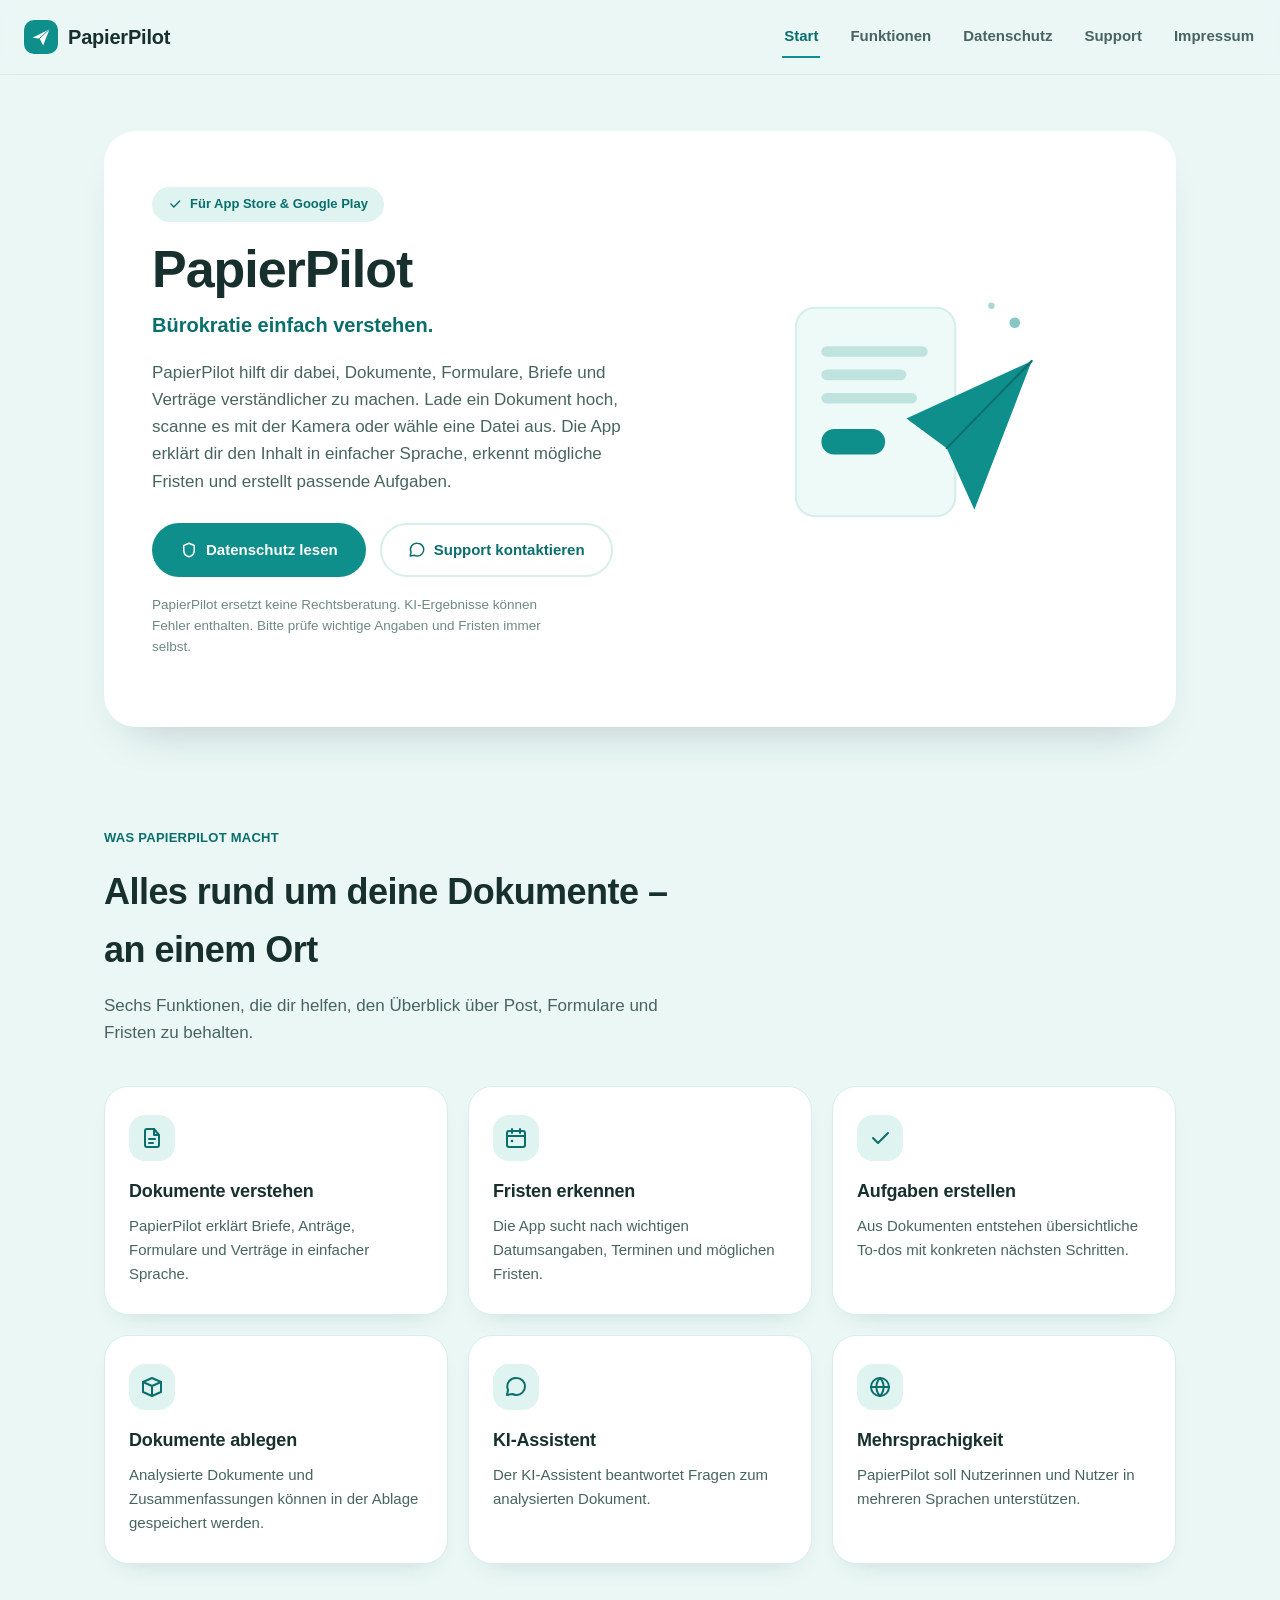
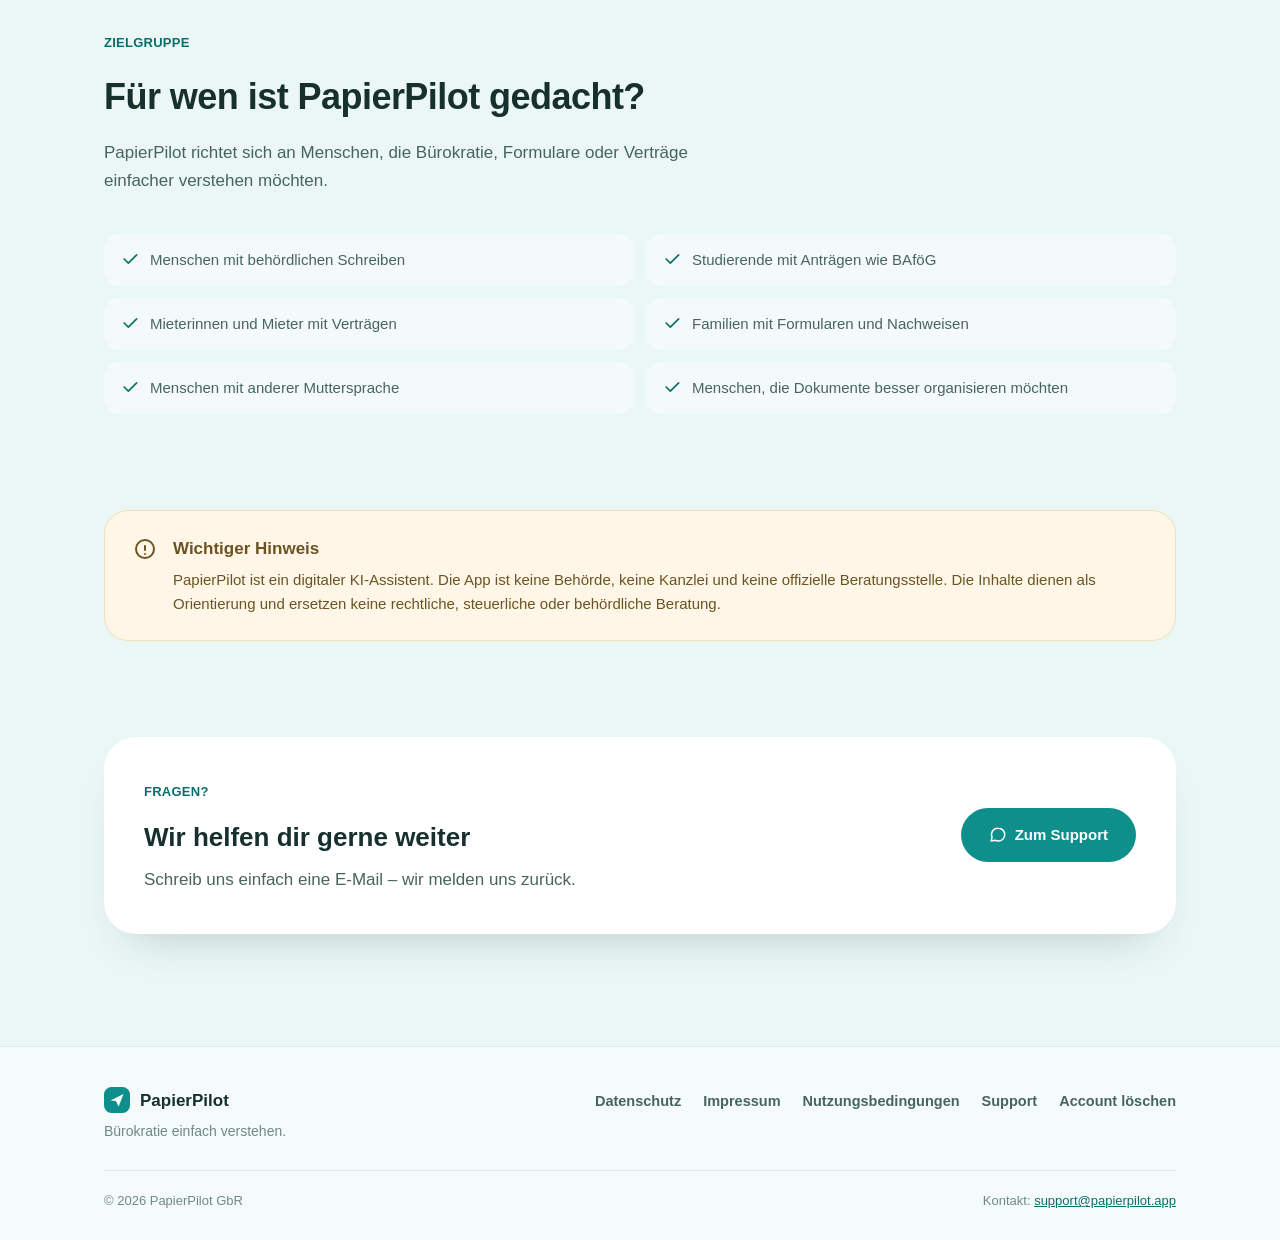
==== index.html @ f7736f3e "Add files via upload" ====
<!DOCTYPE html>
<html lang="de">
<head>
<meta charset="UTF-8" />
<meta name="viewport" content="width=device-width, initial-scale=1.0" />
<title>PapierPilot – Bürokratie einfach verstehen</title>
<meta name="description" content="PapierPilot hilft dir, Dokumente, Formulare, Briefe und Verträge einfacher zu verstehen, Fristen zu erkennen und Aufgaben zu organisieren." />
<link rel="canonical" href="https://papierpilot.app/" />

<!-- OpenGraph -->
<meta property="og:type" content="website" />
<meta property="og:title" content="PapierPilot – Bürokratie einfach verstehen" />
<meta property="og:description" content="PapierPilot hilft dir, Dokumente, Formulare, Briefe und Verträge einfacher zu verstehen, Fristen zu erkennen und Aufgaben zu organisieren." />
<meta property="og:url" content="https://papierpilot.app/" />
<meta property="og:locale" content="de_DE" />
<meta property="og:image" content="https://papierpilot.app/og-image.png" />

<!-- Favicon-Platzhalter: bitte durch echtes Favicon ersetzen -->
<link rel="icon" href="/favicon.ico" sizes="any" />
<link rel="icon" href="/favicon.svg" type="image/svg+xml" />
<link rel="apple-touch-icon" href="/apple-touch-icon.png" />

<link rel="stylesheet" href="styles.css" />
</head>
<body>

<a class="skip-link" href="#hauptinhalt">Zum Inhalt springen</a>

<header class="site-header">
  <div class="header-inner">
    <a class="logo" href="/">
      <svg class="logo-mark" viewBox="0 0 48 48" fill="none" xmlns="http://www.w3.org/2000/svg" aria-hidden="true">
        <rect width="48" height="48" rx="14" fill="#0E8F8B"/>
        <path d="M12 25L36 13L27 36L22 26L12 25Z" fill="#ffffff"/>
        <path d="M22 26L36 13" stroke="#0E8F8B" stroke-width="1.4" stroke-linecap="round"/>
      </svg>
      PapierPilot
    </a>
    <button class="nav-toggle" aria-expanded="false" aria-controls="main-nav" aria-label="Menü öffnen">
      <svg viewBox="0 0 24 24" fill="none" stroke="currentColor" stroke-width="2" stroke-linecap="round"><line x1="3" y1="6" x2="21" y2="6"/><line x1="3" y1="12" x2="21" y2="12"/><line x1="3" y1="18" x2="21" y2="18"/></svg>
    </button>
    <nav class="main-nav" id="main-nav" aria-label="Hauptnavigation">
      <a href="/" aria-current="page">Start</a>
      <a href="/funktionen">Funktionen</a>
      <a href="/datenschutz">Datenschutz</a>
      <a href="/support">Support</a>
      <a href="/impressum">Impressum</a>
    </nav>
  </div>
</header>

<main id="hauptinhalt">

  <!-- ===================== HERO ===================== -->
  <section class="hero" id="start">
    <div class="container">
      <div class="hero-card">
        <div>
          <span class="hero-eyebrow">
            <svg width="14" height="14" viewBox="0 0 24 24" fill="none" stroke="currentColor" stroke-width="2.4" stroke-linecap="round" aria-hidden="true"><path d="M5 12l5 5L20 7"/></svg>
            Für App Store &amp; Google Play
          </span>
          <h1>PapierPilot</h1>
          <p class="hero-subtitle">Bürokratie einfach verstehen.</p>
          <p class="hero-text">
            PapierPilot hilft dir dabei, Dokumente, Formulare, Briefe und Verträge verständlicher zu machen.
            Lade ein Dokument hoch, scanne es mit der Kamera oder wähle eine Datei aus. Die App erklärt dir
            den Inhalt in einfacher Sprache, erkennt mögliche Fristen und erstellt passende Aufgaben.
          </p>
          <div class="hero-actions">
            <a class="btn btn-primary" href="/datenschutz">
              <svg width="18" height="18" viewBox="0 0 24 24" fill="none" stroke="currentColor" stroke-width="2" stroke-linecap="round" stroke-linejoin="round" aria-hidden="true"><path d="M12 3l7 3v6c0 4.5-3 8-7 9-4-1-7-4.5-7-9V6l7-3z"/></svg>
              Datenschutz lesen
            </a>
            <a class="btn btn-secondary" href="/support">
              <svg width="18" height="18" viewBox="0 0 24 24" fill="none" stroke="currentColor" stroke-width="2" stroke-linecap="round" stroke-linejoin="round" aria-hidden="true"><path d="M21 11.5a8.4 8.4 0 01-8.9 8.4 8.6 8.6 0 01-3.8-.9L3 20l1-5.3A8.4 8.4 0 0112.6 3a8.4 8.4 0 018.4 8.5z"/></svg>
              Support kontaktieren
            </a>
          </div>
          <p class="hero-note">
            PapierPilot ersetzt keine Rechtsberatung. KI-Ergebnisse können Fehler enthalten.
            Bitte prüfe wichtige Angaben und Fristen immer selbst.
          </p>
        </div>
        <div class="hero-visual" aria-hidden="true">
          <svg viewBox="0 0 320 320" fill="none" xmlns="http://www.w3.org/2000/svg">
            <rect x="46" y="46" width="150" height="196" rx="18" fill="#EEFAF8" stroke="#D7EEEB" stroke-width="2"/>
            <rect x="70" y="82" width="100" height="10" rx="5" fill="#BFE4E0"/>
            <rect x="70" y="104" width="80" height="10" rx="5" fill="#BFE4E0"/>
            <rect x="70" y="126" width="90" height="10" rx="5" fill="#BFE4E0"/>
            <rect x="70" y="160" width="60" height="24" rx="12" fill="#0E8F8B"/>
            <path d="M150 150L268 96L214 236L188 178L150 150Z" fill="#0E8F8B"/>
            <path d="M188 178L268 96" stroke="#0a6f6c" stroke-width="2" stroke-linecap="round"/>
            <circle cx="252" cy="60" r="5" fill="#0E8F8B" opacity="0.5"/>
            <circle cx="230" cy="44" r="3" fill="#0E8F8B" opacity="0.35"/>
          </svg>
        </div>
      </div>
    </div>
  </section>

  <!-- ===================== FEATURES ===================== -->
  <section class="section" id="funktionen-uebersicht">
    <div class="container">
      <div class="section-head">
        <span class="eyebrow">Was PapierPilot macht</span>
        <h2>Alles rund um deine Dokumente – an einem Ort</h2>
        <p>Sechs Funktionen, die dir helfen, den Überblick über Post, Formulare und Fristen zu behalten.</p>
      </div>

      <div class="card-grid">
        <article class="feature-card">
          <div class="feature-icon">
            <svg viewBox="0 0 24 24" fill="none" stroke="currentColor" stroke-width="2" stroke-linecap="round" stroke-linejoin="round" aria-hidden="true"><path d="M14 3H7a2 2 0 00-2 2v14a2 2 0 002 2h10a2 2 0 002-2V9l-5-6z"/><path d="M14 3v6h5"/><line x1="9" y1="13" x2="15" y2="13"/><line x1="9" y1="17" x2="13" y2="17"/></svg>
          </div>
          <h3>Dokumente verstehen</h3>
          <p>PapierPilot erklärt Briefe, Anträge, Formulare und Verträge in einfacher Sprache.</p>
        </article>

        <article class="feature-card">
          <div class="feature-icon">
            <svg viewBox="0 0 24 24" fill="none" stroke="currentColor" stroke-width="2" stroke-linecap="round" stroke-linejoin="round" aria-hidden="true"><rect x="3" y="5" width="18" height="16" rx="2"/><line x1="3" y1="10" x2="21" y2="10"/><line x1="8" y1="3" x2="8" y2="7"/><line x1="16" y1="3" x2="16" y2="7"/><circle cx="8" cy="15" r="1.3" fill="currentColor" stroke="none"/></svg>
          </div>
          <h3>Fristen erkennen</h3>
          <p>Die App sucht nach wichtigen Datumsangaben, Terminen und möglichen Fristen.</p>
        </article>

        <article class="feature-card">
          <div class="feature-icon">
            <svg viewBox="0 0 24 24" fill="none" stroke="currentColor" stroke-width="2" stroke-linecap="round" stroke-linejoin="round" aria-hidden="true"><path d="M5 12l5 5L20 7"/></svg>
          </div>
          <h3>Aufgaben erstellen</h3>
          <p>Aus Dokumenten entstehen übersichtliche To-dos mit konkreten nächsten Schritten.</p>
        </article>

        <article class="feature-card">
          <div class="feature-icon">
            <svg viewBox="0 0 24 24" fill="none" stroke="currentColor" stroke-width="2" stroke-linecap="round" stroke-linejoin="round" aria-hidden="true"><path d="M3 7l9-4 9 4-9 4-9-4z"/><path d="M3 7v10l9 4 9-4V7"/><path d="M12 11v10"/></svg>
          </div>
          <h3>Dokumente ablegen</h3>
          <p>Analysierte Dokumente und Zusammenfassungen können in der Ablage gespeichert werden.</p>
        </article>

        <article class="feature-card">
          <div class="feature-icon">
            <svg viewBox="0 0 24 24" fill="none" stroke="currentColor" stroke-width="2" stroke-linecap="round" stroke-linejoin="round" aria-hidden="true"><path d="M21 11.5a8.4 8.4 0 01-8.9 8.4 8.6 8.6 0 01-3.8-.9L3 20l1-5.3A8.4 8.4 0 0112.6 3a8.4 8.4 0 018.4 8.5z"/></svg>
          </div>
          <h3>KI-Assistent</h3>
          <p>Der KI-Assistent beantwortet Fragen zum analysierten Dokument.</p>
        </article>

        <article class="feature-card">
          <div class="feature-icon">
            <svg viewBox="0 0 24 24" fill="none" stroke="currentColor" stroke-width="2" stroke-linecap="round" stroke-linejoin="round" aria-hidden="true"><circle cx="12" cy="12" r="9"/><path d="M3 12h18"/><path d="M12 3a13 13 0 010 18"/><path d="M12 3a13 13 0 000 18"/></svg>
          </div>
          <h3>Mehrsprachigkeit</h3>
          <p>PapierPilot soll Nutzerinnen und Nutzer in mehreren Sprachen unterstützen.</p>
        </article>
      </div>
    </div>
  </section>

  <!-- ===================== FÜR WEN ===================== -->
  <section class="section" style="padding-top:0;">
    <div class="container">
      <div class="section-head">
        <span class="eyebrow">Zielgruppe</span>
        <h2>Für wen ist PapierPilot gedacht?</h2>
        <p>PapierPilot richtet sich an Menschen, die Bürokratie, Formulare oder Verträge einfacher verstehen möchten.</p>
      </div>

      <ul class="icon-list">
        <li>
          <svg viewBox="0 0 24 24" fill="none" stroke="currentColor" stroke-width="2" stroke-linecap="round" stroke-linejoin="round" aria-hidden="true"><path d="M5 12l5 5L20 7"/></svg>
          Menschen mit behördlichen Schreiben
        </li>
        <li>
          <svg viewBox="0 0 24 24" fill="none" stroke="currentColor" stroke-width="2" stroke-linecap="round" stroke-linejoin="round" aria-hidden="true"><path d="M5 12l5 5L20 7"/></svg>
          Studierende mit Anträgen wie BAföG
        </li>
        <li>
          <svg viewBox="0 0 24 24" fill="none" stroke="currentColor" stroke-width="2" stroke-linecap="round" stroke-linejoin="round" aria-hidden="true"><path d="M5 12l5 5L20 7"/></svg>
          Mieterinnen und Mieter mit Verträgen
        </li>
        <li>
          <svg viewBox="0 0 24 24" fill="none" stroke="currentColor" stroke-width="2" stroke-linecap="round" stroke-linejoin="round" aria-hidden="true"><path d="M5 12l5 5L20 7"/></svg>
          Familien mit Formularen und Nachweisen
        </li>
        <li>
          <svg viewBox="0 0 24 24" fill="none" stroke="currentColor" stroke-width="2" stroke-linecap="round" stroke-linejoin="round" aria-hidden="true"><path d="M5 12l5 5L20 7"/></svg>
          Menschen mit anderer Muttersprache
        </li>
        <li>
          <svg viewBox="0 0 24 24" fill="none" stroke="currentColor" stroke-width="2" stroke-linecap="round" stroke-linejoin="round" aria-hidden="true"><path d="M5 12l5 5L20 7"/></svg>
          Menschen, die Dokumente besser organisieren möchten
        </li>
      </ul>
    </div>
  </section>

  <!-- ===================== WICHTIGER HINWEIS ===================== -->
  <section class="section-tight">
    <div class="container">
      <div class="notice">
        <svg viewBox="0 0 24 24" fill="none" stroke="currentColor" stroke-width="2" stroke-linecap="round" stroke-linejoin="round" aria-hidden="true"><path d="M12 9v4"/><path d="M12 17h.01"/><circle cx="12" cy="12" r="9"/></svg>
        <div>
          <h3>Wichtiger Hinweis</h3>
          <p>
            PapierPilot ist ein digitaler KI-Assistent. Die App ist keine Behörde, keine Kanzlei und keine
            offizielle Beratungsstelle. Die Inhalte dienen als Orientierung und ersetzen keine rechtliche,
            steuerliche oder behördliche Beratung.
          </p>
        </div>
      </div>
    </div>
  </section>

  <!-- ===================== SUPPORT CTA ===================== -->
  <section class="section">
    <div class="container">
      <div class="contact-card">
        <div>
          <span class="eyebrow">Fragen?</span>
          <h2 style="font-family:var(--font-heading); font-size:26px; margin:0 0 8px;">Wir helfen dir gerne weiter</h2>
          <p style="color:var(--text-soft); margin:0;">Schreib uns einfach eine E-Mail – wir melden uns zurück.</p>
        </div>
        <a class="btn btn-primary" href="/support">
          <svg width="18" height="18" viewBox="0 0 24 24" fill="none" stroke="currentColor" stroke-width="2" stroke-linecap="round" stroke-linejoin="round" aria-hidden="true"><path d="M21 11.5a8.4 8.4 0 01-8.9 8.4 8.6 8.6 0 01-3.8-.9L3 20l1-5.3A8.4 8.4 0 0112.6 3a8.4 8.4 0 018.4 8.5z"/></svg>
          Zum Support
        </a>
      </div>
    </div>
  </section>

</main>

<footer class="site-footer">
  <div class="container">
    <div class="footer-inner">
      <div>
        <div class="footer-brand">
          <svg viewBox="0 0 48 48" fill="none" xmlns="http://www.w3.org/2000/svg" aria-hidden="true"><rect width="48" height="48" rx="14" fill="#0E8F8B"/><path d="M12 25L36 13L27 36L22 26L12 25Z" fill="#ffffff"/></svg>
          PapierPilot
        </div>
        <p class="footer-tagline">Bürokratie einfach verstehen.</p>
      </div>
      <ul class="footer-links">
        <li><a href="/datenschutz">Datenschutz</a></li>
        <li><a href="/impressum">Impressum</a></li>
        <li><a href="/nutzungsbedingungen">Nutzungsbedingungen</a></li>
        <li><a href="/support">Support</a></li>
        <li><a href="/account-loeschen">Account löschen</a></li>
      </ul>
    </div>
    <div class="footer-bottom">
      <span>© 2026 PapierPilot GbR</span>
      <span>Kontakt: <a href="mailto:support@papierpilot.app">support@papierpilot.app</a></span>
    </div>
  </div>
</footer>

<script src="script.js"></script>
</body>
</html>
---- styles.css ----
/* =========================================================
   PapierPilot – Stylesheet
   Bürokratie einfach verstehen.
   Keine externen Fonts, keine externen Icon-Bibliotheken.
   ========================================================= */

:root {
  /* Farben */
  --bg: #eaf7f5;
  --bg-soft: #f4fbfa;
  --card: #ffffff;
  --card-alt: #f3faf9;
  --text: #17302e;
  --text-soft: #48645f;
  --text-faint: #6f8985;
  --accent: #0e8f8b;
  --accent-dark: #0a6f6c;
  --accent-soft: #dff3f1;
  --accent-softer: #eefaf8;
  --border: #d7eeeb;
  --warn-bg: #fff6e8;
  --warn-border: #f0e0bd;
  --warn-text: #6b5423;
  --shadow-card: 0 24px 48px -28px rgba(15, 55, 51, 0.28);
  --shadow-soft: 0 12px 28px -18px rgba(15, 55, 51, 0.22);
  --radius-xl: 32px;
  --radius-lg: 24px;
  --radius-md: 16px;
  --radius-sm: 10px;
  --radius-pill: 999px;

  /* Typografie – ausschließlich Systemschriften */
  --font-heading: -apple-system, "SF Pro Rounded", "Segoe UI", Roboto,
    "Helvetica Neue", Arial, sans-serif;
  --font-body: -apple-system, "Segoe UI", Roboto, "Helvetica Neue", Arial,
    sans-serif;

  --max-width: 1120px;
}

* {
  box-sizing: border-box;
}

html {
  scroll-behavior: smooth;
}

body {
  margin: 0;
  background: var(--bg);
  color: var(--text);
  font-family: var(--font-body);
  font-size: 17px;
  line-height: 1.6;
  -webkit-font-smoothing: antialiased;
}

img,
svg {
  max-width: 100%;
  display: block;
}

a {
  color: var(--accent-dark);
}

a:focus-visible,
button:focus-visible,
.btn:focus-visible {
  outline: 3px solid var(--accent-dark);
  outline-offset: 3px;
}

.container {
  max-width: var(--max-width);
  margin: 0 auto;
  padding: 0 24px;
}

/* Sichtbarkeit nur für Screenreader */
.sr-only {
  position: absolute;
  width: 1px;
  height: 1px;
  padding: 0;
  margin: -1px;
  overflow: hidden;
  clip: rect(0, 0, 0, 0);
  white-space: nowrap;
  border: 0;
}

.skip-link {
  position: absolute;
  left: -999px;
  top: 0;
  background: var(--accent-dark);
  color: #fff;
  padding: 12px 20px;
  border-radius: 0 0 var(--radius-sm) 0;
  z-index: 100;
}

.skip-link:focus {
  left: 0;
}

/* =====================
   Header / Navigation
   ===================== */

.site-header {
  position: sticky;
  top: 0;
  z-index: 50;
  background: rgba(234, 247, 245, 0.9);
  backdrop-filter: blur(10px);
  border-bottom: 1px solid var(--border);
}

.header-inner {
  display: flex;
  align-items: center;
  justify-content: space-between;
  padding: 16px 24px;
}

.logo {
  display: flex;
  align-items: center;
  gap: 10px;
  font-family: var(--font-heading);
  font-weight: 800;
  font-size: 20px;
  color: var(--text);
  text-decoration: none;
  letter-spacing: -0.01em;
}

.logo-mark {
  width: 34px;
  height: 34px;
  flex-shrink: 0;
}

.main-nav {
  display: flex;
  align-items: center;
  gap: 28px;
}

.main-nav a {
  color: var(--text-soft);
  text-decoration: none;
  font-weight: 600;
  font-size: 15px;
  padding: 8px 2px;
  border-bottom: 2px solid transparent;
}

.main-nav a:hover,
.main-nav a[aria-current="page"] {
  color: var(--accent-dark);
  border-bottom-color: var(--accent);
}

.nav-toggle {
  display: none;
  background: var(--card);
  border: 1px solid var(--border);
  border-radius: var(--radius-sm);
  padding: 8px 10px;
  cursor: pointer;
}

.nav-toggle svg {
  width: 22px;
  height: 22px;
}

@media (max-width: 760px) {
  .nav-toggle {
    display: inline-flex;
  }

  .main-nav {
    position: absolute;
    top: 100%;
    left: 0;
    right: 0;
    background: var(--card);
    flex-direction: column;
    align-items: flex-start;
    gap: 4px;
    padding: 12px 24px 20px;
    border-bottom: 1px solid var(--border);
    display: none;
  }

  .main-nav.open {
    display: flex;
  }

  .main-nav a {
    width: 100%;
    padding: 10px 0;
  }
}

/* =====================
   Hero
   ===================== */

.hero {
  padding: 56px 0 32px;
}

.hero-card {
  background: var(--card);
  border-radius: var(--radius-xl);
  box-shadow: var(--shadow-card);
  padding: 56px 48px;
  display: grid;
  grid-template-columns: 1.1fr 0.9fr;
  gap: 40px;
  align-items: center;
  position: relative;
  overflow: hidden;
}

.hero-eyebrow {
  display: inline-flex;
  align-items: center;
  gap: 8px;
  background: var(--accent-soft);
  color: var(--accent-dark);
  font-weight: 700;
  font-size: 13px;
  padding: 7px 16px;
  border-radius: var(--radius-pill);
  margin-bottom: 20px;
}

.hero h1 {
  font-family: var(--font-heading);
  font-size: clamp(36px, 5vw, 52px);
  line-height: 1.06;
  letter-spacing: -0.02em;
  margin: 0 0 12px;
  color: var(--text);
}

.hero-subtitle {
  font-family: var(--font-heading);
  font-weight: 700;
  font-size: 20px;
  color: var(--accent-dark);
  margin: 0 0 18px;
}

.hero-text {
  color: var(--text-soft);
  font-size: 17px;
  max-width: 52ch;
  margin: 0 0 28px;
}

.hero-actions {
  display: flex;
  flex-wrap: wrap;
  gap: 14px;
  margin-bottom: 18px;
}

.hero-note {
  font-size: 13.5px;
  color: var(--text-faint);
  max-width: 52ch;
  line-height: 1.55;
}

.hero-visual {
  position: relative;
  display: flex;
  align-items: center;
  justify-content: center;
}

.hero-visual svg {
  width: 100%;
  height: auto;
  max-width: 340px;
}

@media (max-width: 900px) {
  .hero-card {
    grid-template-columns: 1fr;
    padding: 36px 24px;
  }

  .hero-visual {
    order: -1;
  }

  .hero-visual svg {
    max-width: 220px;
    margin: 0 auto;
  }
}

/* =====================
   Buttons / Badges
   ===================== */

.btn {
  display: inline-flex;
  align-items: center;
  gap: 8px;
  font-family: var(--font-body);
  font-weight: 700;
  font-size: 15px;
  padding: 13px 26px;
  border-radius: var(--radius-pill);
  text-decoration: none;
  border: 2px solid transparent;
  cursor: pointer;
  transition: transform 0.15s ease, background 0.15s ease;
}

.btn:hover {
  transform: translateY(-1px);
}

.btn-primary {
  background: var(--accent);
  color: #ffffff;
}

.btn-primary:hover {
  background: var(--accent-dark);
}

.btn-secondary {
  background: var(--card);
  color: var(--accent-dark);
  border-color: var(--border);
}

.btn-secondary:hover {
  border-color: var(--accent);
}

.badge {
  display: inline-flex;
  align-items: center;
  gap: 6px;
  background: var(--accent-soft);
  color: var(--accent-dark);
  font-size: 12.5px;
  font-weight: 700;
  padding: 5px 14px;
  border-radius: var(--radius-pill);
}

/* =====================
   Sections generisch
   ===================== */

.section {
  padding: 64px 0;
}

.section-tight {
  padding: 32px 0;
}

.section-head {
  max-width: 62ch;
  margin: 0 0 40px;
}

.section-head h2 {
  font-family: var(--font-heading);
  font-size: clamp(28px, 3.4vw, 36px);
  letter-spacing: -0.015em;
  margin: 0 0 14px;
  color: var(--text);
}

.section-head p {
  color: var(--text-soft);
  font-size: 17px;
  margin: 0;
}

.page-hero {
  padding: 48px 0 8px;
}

.page-hero h1 {
  font-family: var(--font-heading);
  font-size: clamp(32px, 4.4vw, 44px);
  letter-spacing: -0.02em;
  margin: 0 0 14px;
}

.page-hero p {
  color: var(--text-soft);
  max-width: 62ch;
  font-size: 17px;
}

.eyebrow {
  display: inline-block;
  color: var(--accent-dark);
  font-weight: 700;
  font-size: 13px;
  letter-spacing: 0.02em;
  text-transform: uppercase;
  margin-bottom: 14px;
}

/* =====================
   Feature Cards
   ===================== */

.card-grid {
  display: grid;
  grid-template-columns: repeat(3, 1fr);
  gap: 20px;
}

@media (max-width: 900px) {
  .card-grid {
    grid-template-columns: repeat(2, 1fr);
  }
}

@media (max-width: 620px) {
  .card-grid {
    grid-template-columns: 1fr;
  }
}

.feature-card {
  background: var(--card);
  border-radius: var(--radius-lg);
  padding: 28px 24px;
  box-shadow: var(--shadow-soft);
  border: 1px solid var(--border);
}

.feature-icon {
  width: 46px;
  height: 46px;
  border-radius: var(--radius-md);
  background: var(--accent-soft);
  display: flex;
  align-items: center;
  justify-content: center;
  margin-bottom: 16px;
}

.feature-icon svg {
  width: 24px;
  height: 24px;
  color: var(--accent-dark);
}

.feature-card h3 {
  font-family: var(--font-heading);
  font-size: 18px;
  margin: 0 0 8px;
  letter-spacing: -0.01em;
}

.feature-card p {
  color: var(--text-soft);
  font-size: 15px;
  margin: 0;
}

/* =====================
   Listen mit Icon
   ===================== */

.icon-list {
  list-style: none;
  margin: 0;
  padding: 0;
  display: grid;
  grid-template-columns: repeat(2, 1fr);
  gap: 12px;
}

@media (max-width: 620px) {
  .icon-list {
    grid-template-columns: 1fr;
  }
}

.icon-list li {
  display: flex;
  align-items: flex-start;
  gap: 10px;
  background: var(--card-alt);
  border-radius: var(--radius-md);
  padding: 14px 16px;
  font-size: 15px;
  color: var(--text-soft);
}

.icon-list svg {
  width: 20px;
  height: 20px;
  color: var(--accent-dark);
  flex-shrink: 0;
  margin-top: 1px;
}

/* =====================
   Hinweis-/Warnboxen
   ===================== */

.notice {
  background: var(--warn-bg);
  border: 1px solid var(--warn-border);
  color: var(--warn-text);
  border-radius: var(--radius-lg);
  padding: 24px 28px;
  display: flex;
  gap: 16px;
  align-items: flex-start;
}

.notice svg {
  width: 24px;
  height: 24px;
  flex-shrink: 0;
  margin-top: 2px;
}

.notice h3 {
  font-family: var(--font-heading);
  margin: 0 0 6px;
  font-size: 17px;
  color: var(--warn-text);
}

.notice p {
  margin: 0;
  font-size: 15px;
  line-height: 1.6;
}

.info-card {
  background: var(--accent-softer);
  border: 1px solid var(--border);
  border-radius: var(--radius-lg);
  padding: 24px 28px;
}

/* =====================
   Content-Blöcke (Rechtstexte etc.)
   ===================== */

.content-card {
  background: var(--card);
  border-radius: var(--radius-xl);
  box-shadow: var(--shadow-soft);
  padding: 44px;
  margin-bottom: 24px;
}

@media (max-width: 620px) {
  .content-card {
    padding: 28px 22px;
  }
}

.content-card h2 {
  font-family: var(--font-heading);
  font-size: 23px;
  letter-spacing: -0.01em;
  margin: 36px 0 12px;
}

.content-card h2:first-child {
  margin-top: 0;
}

.content-card h3 {
  font-family: var(--font-heading);
  font-size: 18px;
  margin: 24px 0 8px;
}

.content-card p {
  color: var(--text-soft);
  margin: 0 0 14px;
}

.content-card ul {
  color: var(--text-soft);
  margin: 0 0 14px;
  padding-left: 22px;
}

.content-card li {
  margin-bottom: 6px;
}

.content-card strong {
  color: var(--text);
}

.placeholder {
  background: var(--warn-bg);
  border: 1px dashed var(--warn-border);
  color: var(--warn-text);
  padding: 2px 8px;
  border-radius: 6px;
  font-weight: 600;
  font-size: 0.95em;
}

.toc {
  background: var(--card-alt);
  border-radius: var(--radius-lg);
  padding: 24px 28px;
  margin-bottom: 28px;
}

.toc h2 {
  font-family: var(--font-heading);
  font-size: 16px;
  margin: 0 0 12px;
}

.toc ol {
  margin: 0;
  padding-left: 20px;
  columns: 2;
  color: var(--text-soft);
  font-size: 14.5px;
}

@media (max-width: 620px) {
  .toc ol {
    columns: 1;
  }
}

.toc a {
  text-decoration: none;
  color: var(--text-soft);
}

.toc a:hover {
  color: var(--accent-dark);
}

.last-updated {
  color: var(--text-faint);
  font-size: 14px;
  margin-bottom: 28px;
}

/* =====================
   FAQ
   ===================== */

.faq-item {
  background: var(--card);
  border-radius: var(--radius-md);
  border: 1px solid var(--border);
  margin-bottom: 12px;
  overflow: hidden;
}

.faq-item summary {
  cursor: pointer;
  padding: 18px 22px;
  font-weight: 700;
  font-family: var(--font-heading);
  font-size: 15.5px;
  list-style: none;
  display: flex;
  justify-content: space-between;
  align-items: center;
  gap: 12px;
}

.faq-item summary::-webkit-details-marker {
  display: none;
}

.faq-item summary::after {
  content: "+";
  font-size: 22px;
  color: var(--accent-dark);
  flex-shrink: 0;
  transition: transform 0.15s ease;
}

.faq-item[open] summary::after {
  transform: rotate(45deg);
}

.faq-item .faq-answer {
  padding: 0 22px 20px;
  color: var(--text-soft);
  font-size: 15px;
}

/* =====================
   Support-Formularhinweis / Kontakt-Karte
   ===================== */

.contact-card {
  background: var(--card);
  border-radius: var(--radius-xl);
  box-shadow: var(--shadow-card);
  padding: 40px;
  display: flex;
  flex-wrap: wrap;
  gap: 28px;
  align-items: center;
  justify-content: space-between;
}

@media (max-width: 620px) {
  .contact-card {
    padding: 28px 22px;
  }
}

.contact-email {
  font-family: var(--font-heading);
  font-size: 22px;
  color: var(--accent-dark);
  text-decoration: none;
  font-weight: 800;
}

/* =====================
   Footer
   ===================== */

.site-footer {
  border-top: 1px solid var(--border);
  background: var(--bg-soft);
  padding: 40px 0 28px;
  margin-top: 48px;
}

.footer-inner {
  display: flex;
  flex-wrap: wrap;
  justify-content: space-between;
  gap: 24px;
  align-items: flex-start;
}

.footer-brand {
  display: flex;
  align-items: center;
  gap: 10px;
  font-family: var(--font-heading);
  font-weight: 800;
  font-size: 17px;
  color: var(--text);
}

.footer-brand svg {
  width: 26px;
  height: 26px;
}

.footer-tagline {
  color: var(--text-faint);
  font-size: 14px;
  margin: 6px 0 0;
}

.footer-links {
  list-style: none;
  display: flex;
  flex-wrap: wrap;
  gap: 8px 22px;
  padding: 0;
  margin: 0;
}

.footer-links a {
  color: var(--text-soft);
  text-decoration: none;
  font-size: 14.5px;
  font-weight: 600;
}

.footer-links a:hover {
  color: var(--accent-dark);
}

.footer-bottom {
  margin-top: 28px;
  padding-top: 20px;
  border-top: 1px solid var(--border);
  color: var(--text-faint);
  font-size: 13px;
  display: flex;
  flex-wrap: wrap;
  gap: 10px 20px;
  justify-content: space-between;
}

/* =====================
   Reduced Motion
   ===================== */

@media (prefers-reduced-motion: reduce) {
  html {
    scroll-behavior: auto;
  }

  * {
    transition: none !important;
    animation: none !important;
  }
}
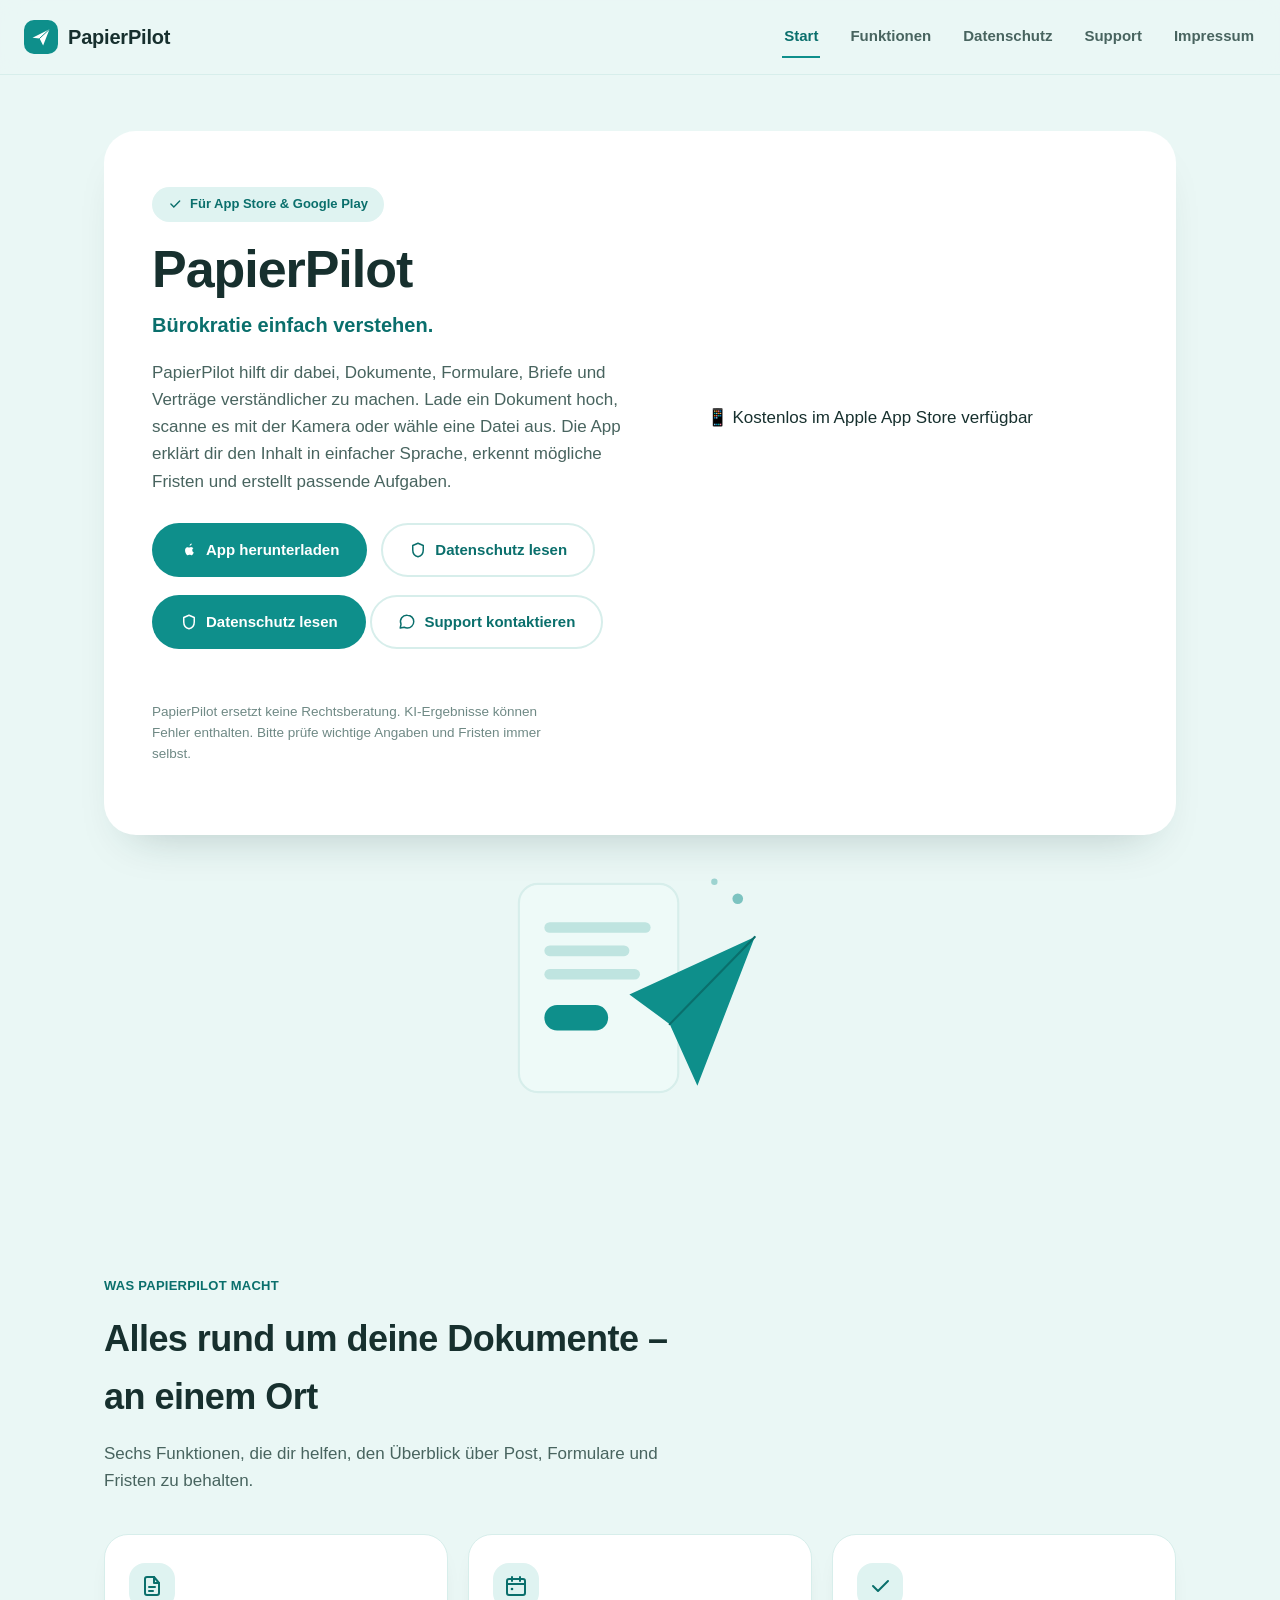
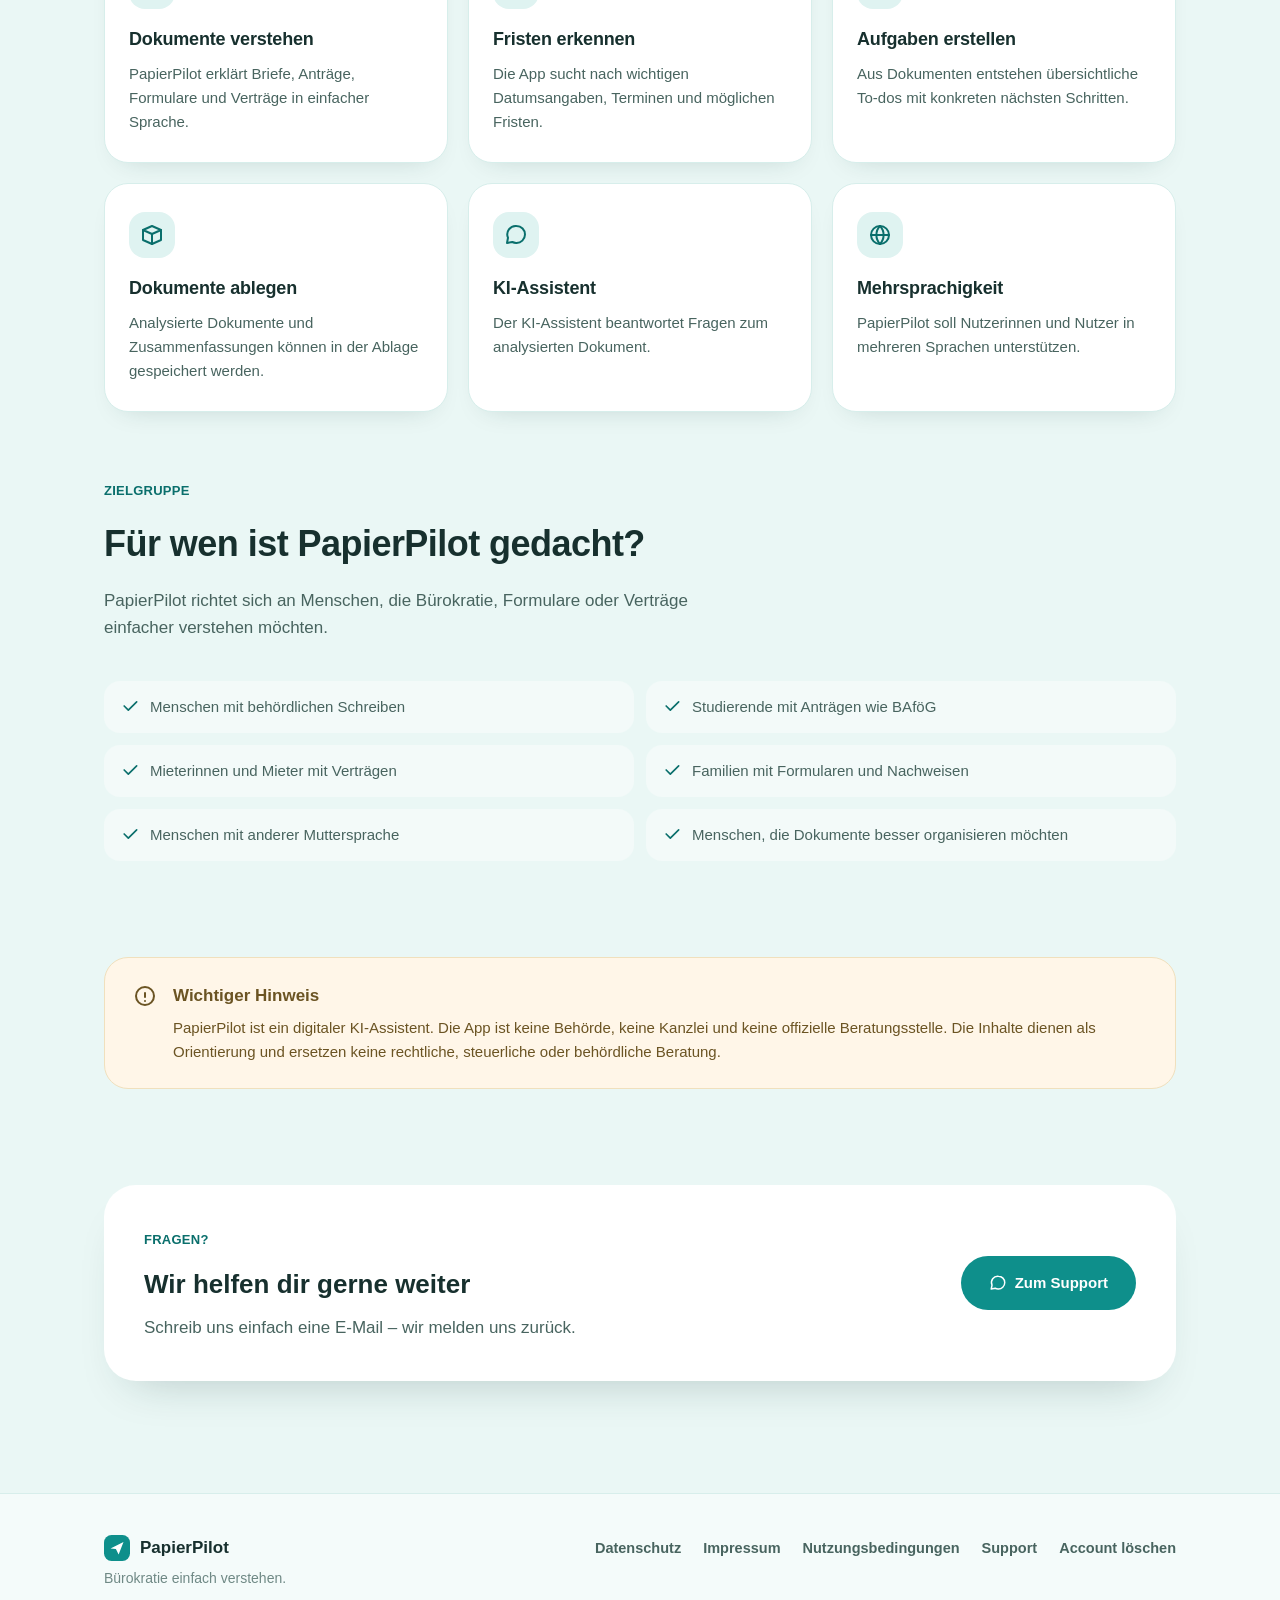
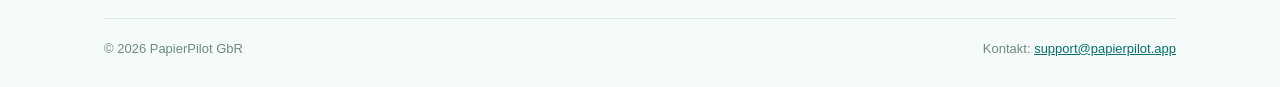
==== commit e65b02a2: "Add App Store download button Added download note for Apple App Store availability." ====
--- a/index.html
+++ b/index.html
@@ -67,7 +67,7 @@
             Lade ein Dokument hoch, scanne es mit der Kamera oder wähle eine Datei aus. Die App erklärt dir
             den Inhalt in einfacher Sprache, erkennt mögliche Fristen und erstellt passende Aufgaben.
           </p>
-          <div class="hero-actions">
+          <div class="hero-actions">   <a     class="btn btn-primary"     href="https://apps.apple.com/de/app/papierpilot/id6788533712"     target="_blank"     rel="noopener noreferrer"     aria-label="PapierPilot im Apple App Store herunterladen">      <svg width="18" height="18" viewBox="0 0 24 24" fill="currentColor" aria-hidden="true">       <path d="M16.37 12.27c.02 2.19 1.92 2.92 1.94 2.93-.02.05-.3 1.03-.99 2.04-.59.88-1.21 1.75-2.18 1.77-.95.02-1.25-.56-2.34-.56-1.09 0-1.43.54-2.32.58-.93.03-1.64-.93-2.24-1.8-1.23-1.79-2.17-5.07-.91-7.25.63-1.08 1.76-1.76 2.99-1.78.93-.02 1.8.63 2.34.63.54 0 1.56-.78 2.62-.66.44.02 1.69.18 2.49 1.35-.06.04-1.49.87-1.47 2.75zM14.9 5.45c.49-.6.82-1.43.73-2.25-.71.03-1.57.47-2.08 1.06-.46.53-.87 1.37-.76 2.18.79.06 1.61-.4 2.11-.99z"/>     </svg>      App herunterladen   </a>    <a class="btn btn-secondary" href="/datenschutz">     <svg width="18" height="18" viewBox="0 0 24 24" fill="none" stroke="currentColor" stroke-width="2" stroke-linecap="round" stroke-linejoin="round" aria-hidden="true">       <path d="M12 3l7 3v6c0 4.5-3 8-7 9-4-1-7-4.5-7-9V6l7-3z"/>     </svg>     Datenschutz lesen   </a> </div>
             <a class="btn btn-primary" href="/datenschutz">
               <svg width="18" height="18" viewBox="0 0 24 24" fill="none" stroke="currentColor" stroke-width="2" stroke-linecap="round" stroke-linejoin="round" aria-hidden="true"><path d="M12 3l7 3v6c0 4.5-3 8-7 9-4-1-7-4.5-7-9V6l7-3z"/></svg>
               Datenschutz lesen
@@ -77,6 +77,9 @@
               Support kontaktieren
             </a>
           </div>
+        <p class="hero-download-note">
+    📱 Kostenlos im Apple App Store verfügbar
+</p>
           <p class="hero-note">
             PapierPilot ersetzt keine Rechtsberatung. KI-Ergebnisse können Fehler enthalten.
             Bitte prüfe wichtige Angaben und Fristen immer selbst.
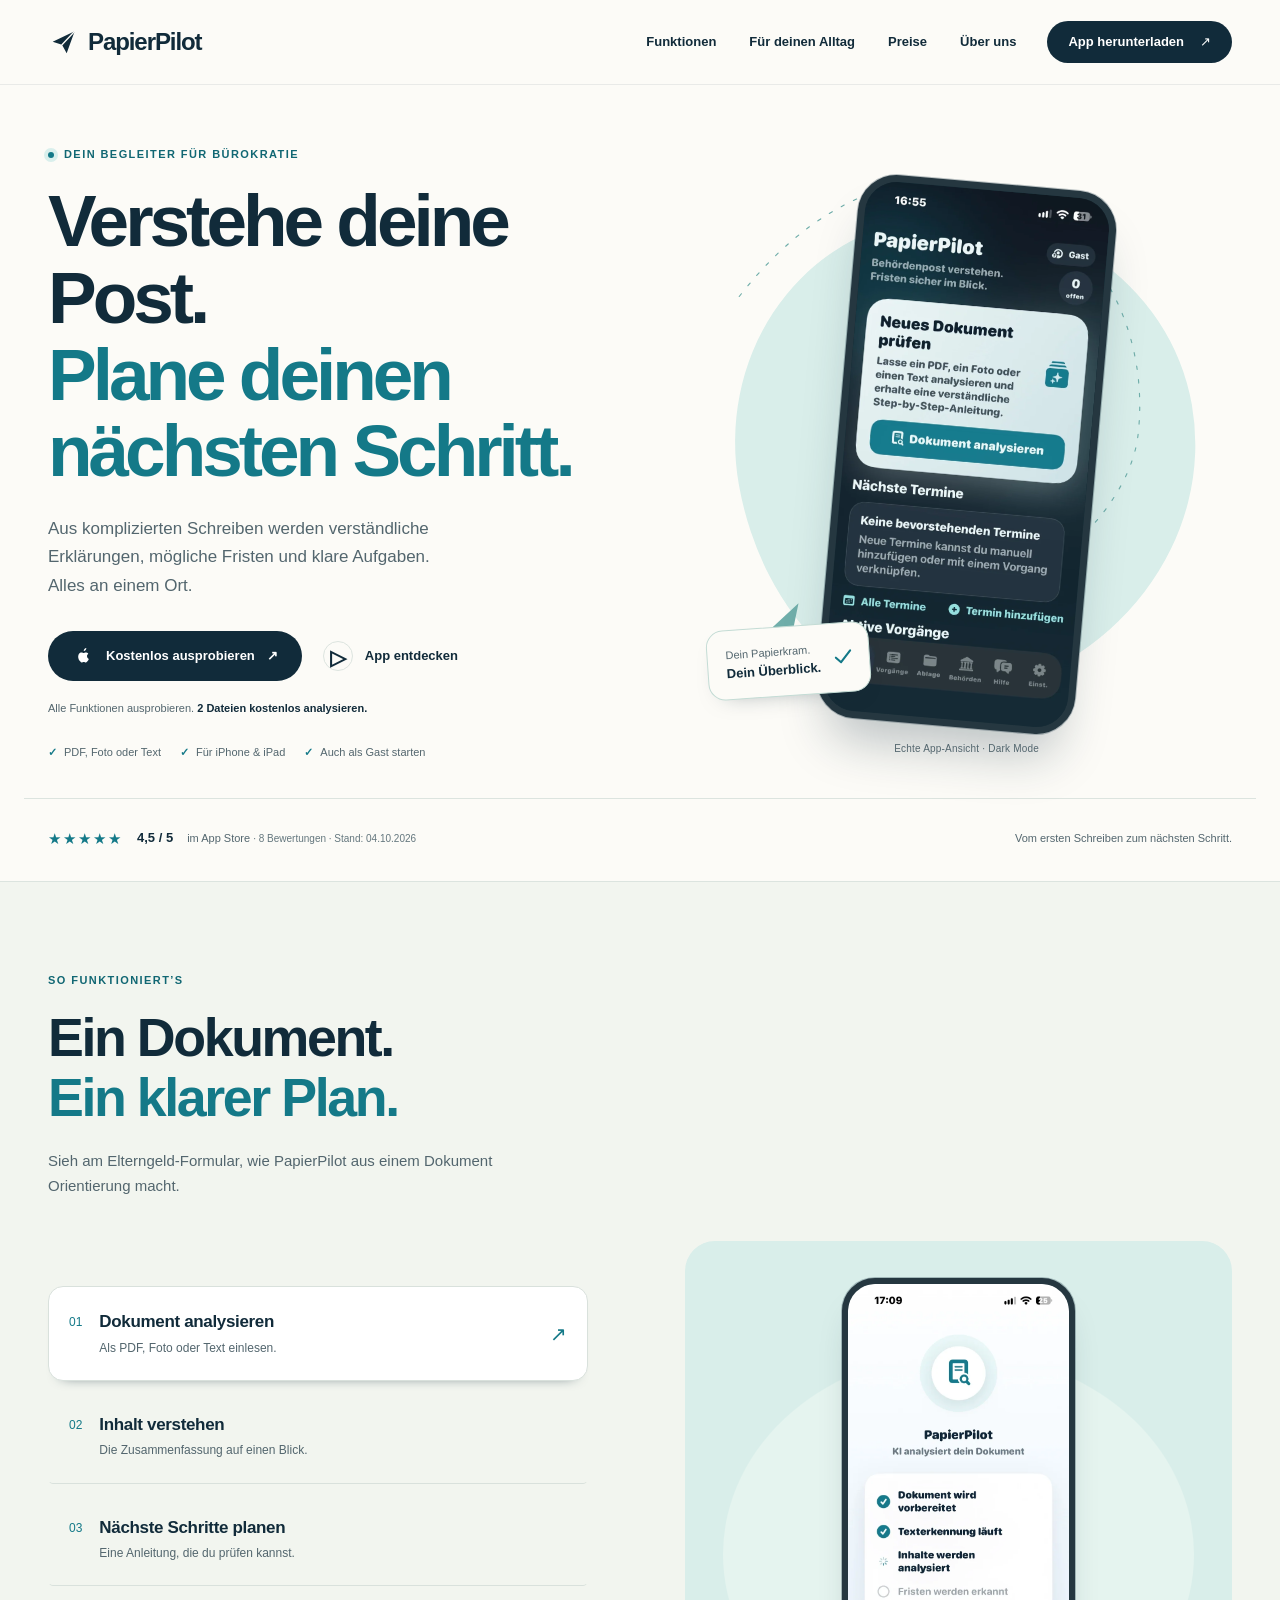
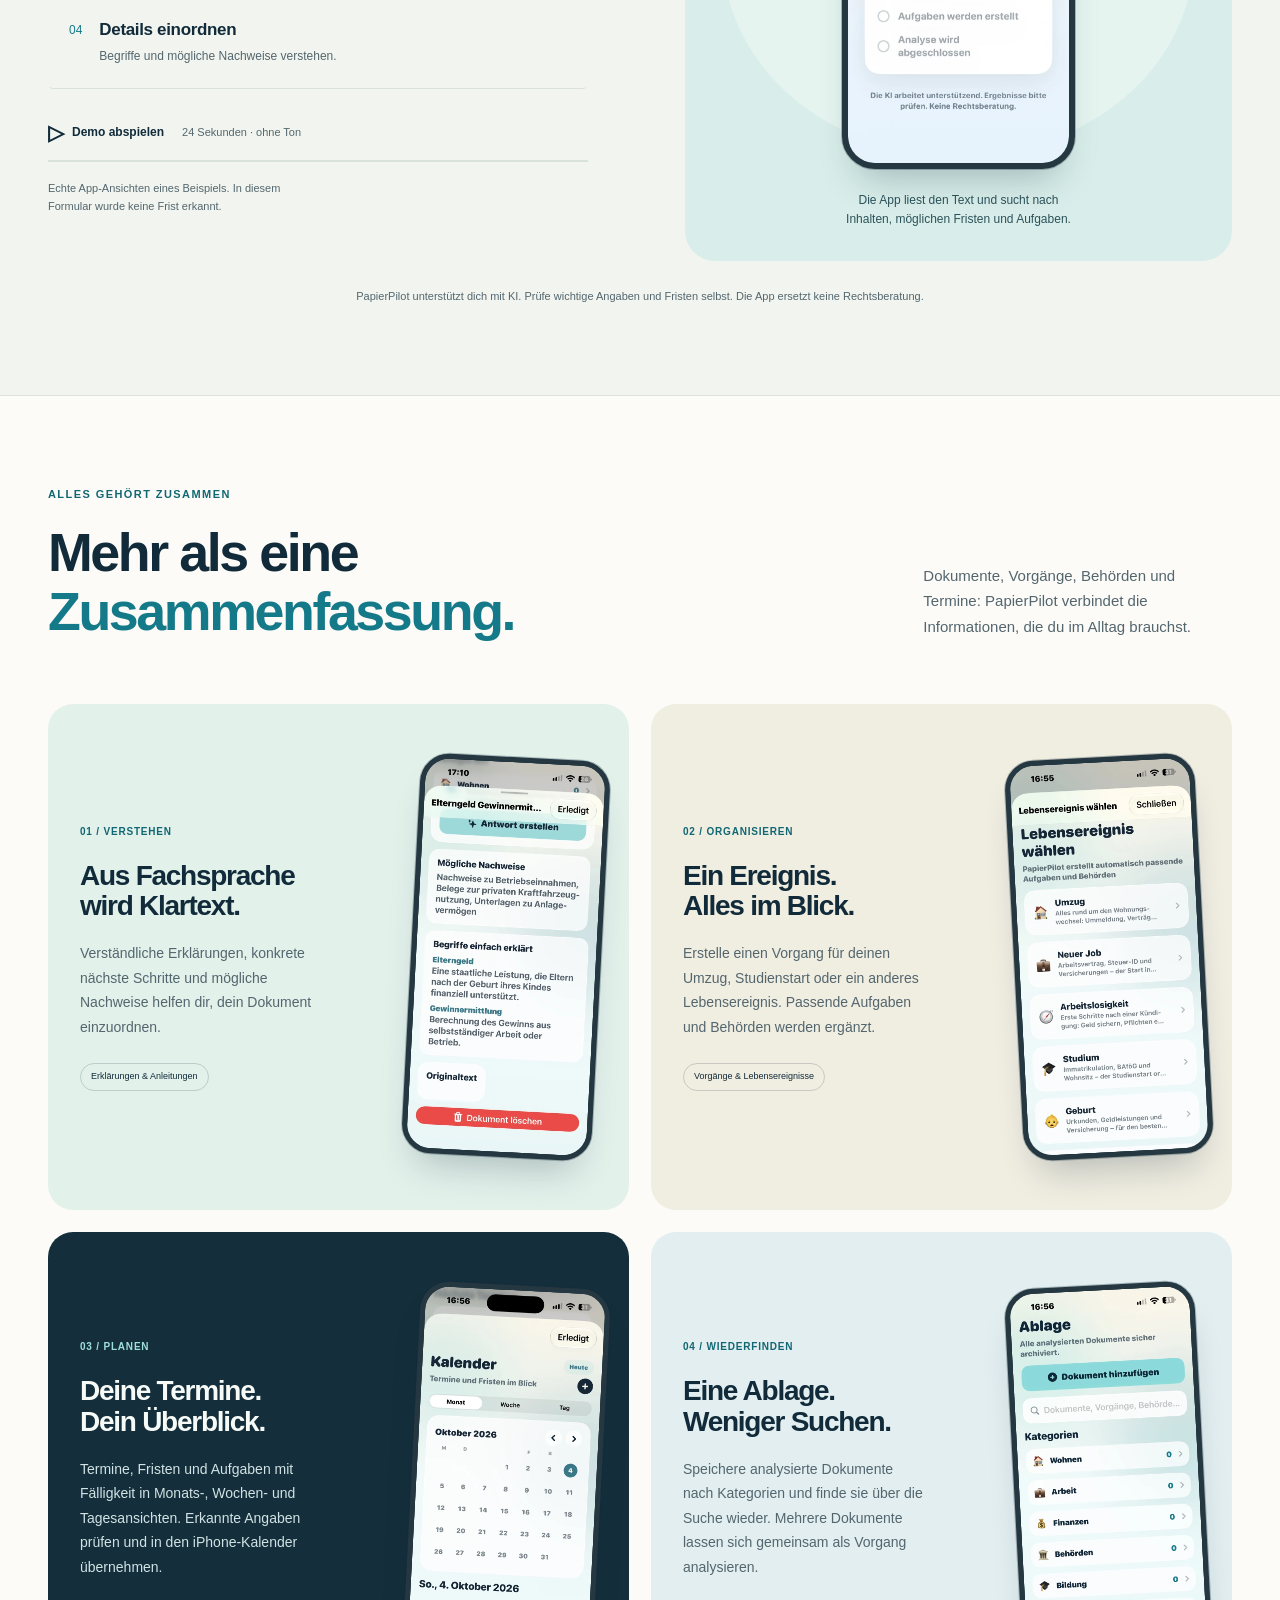
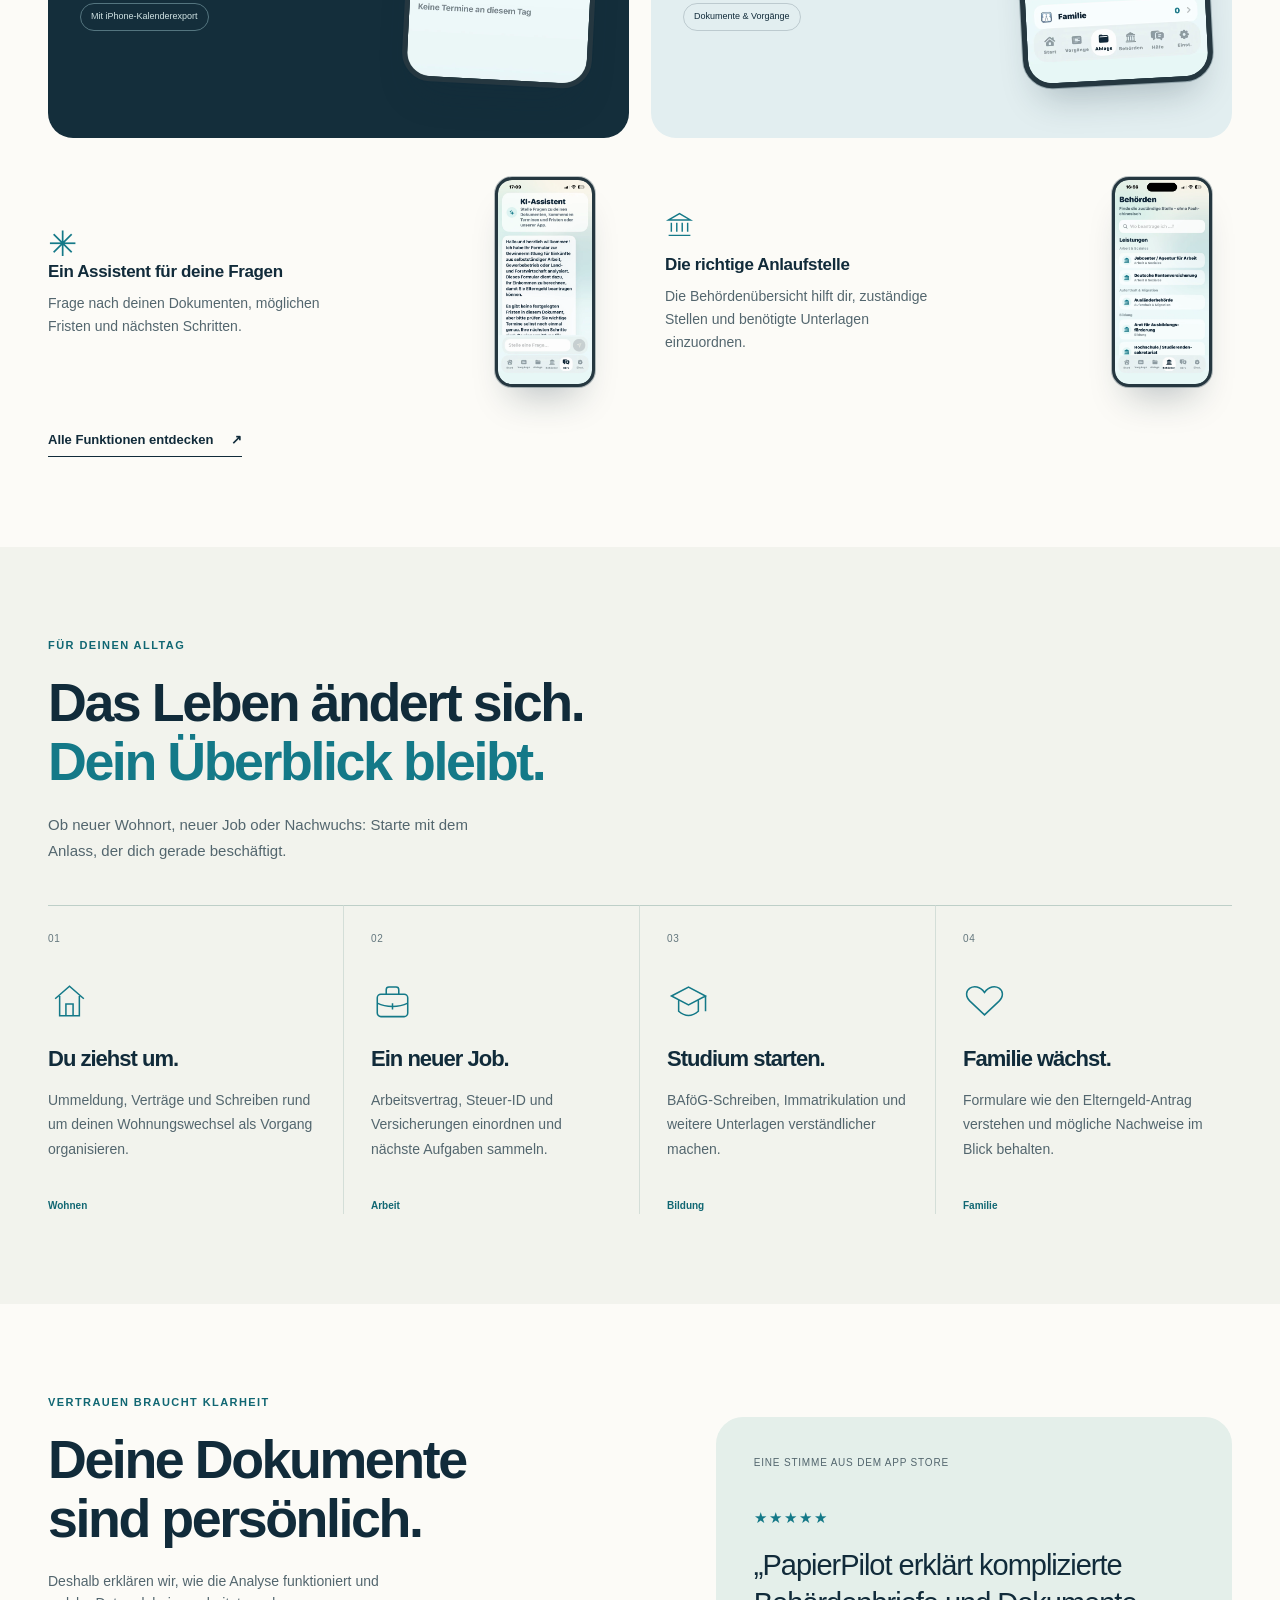
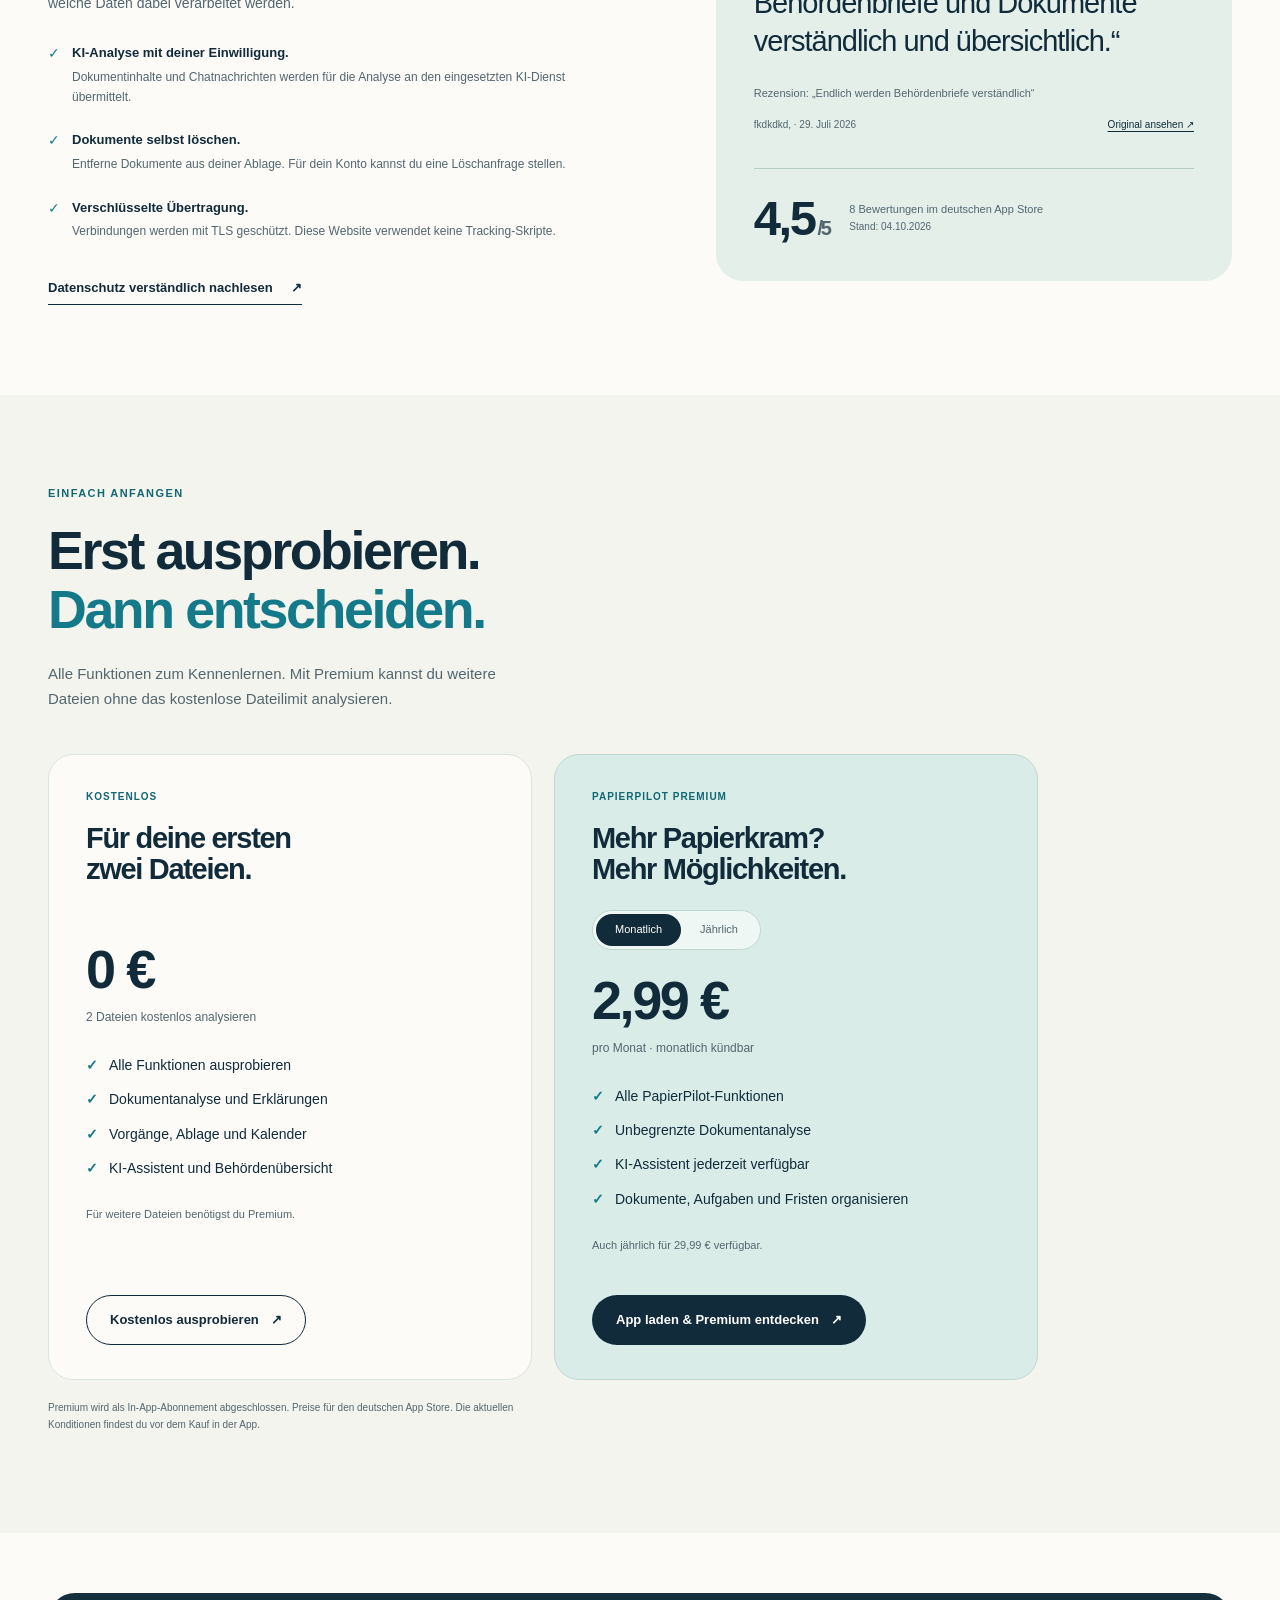
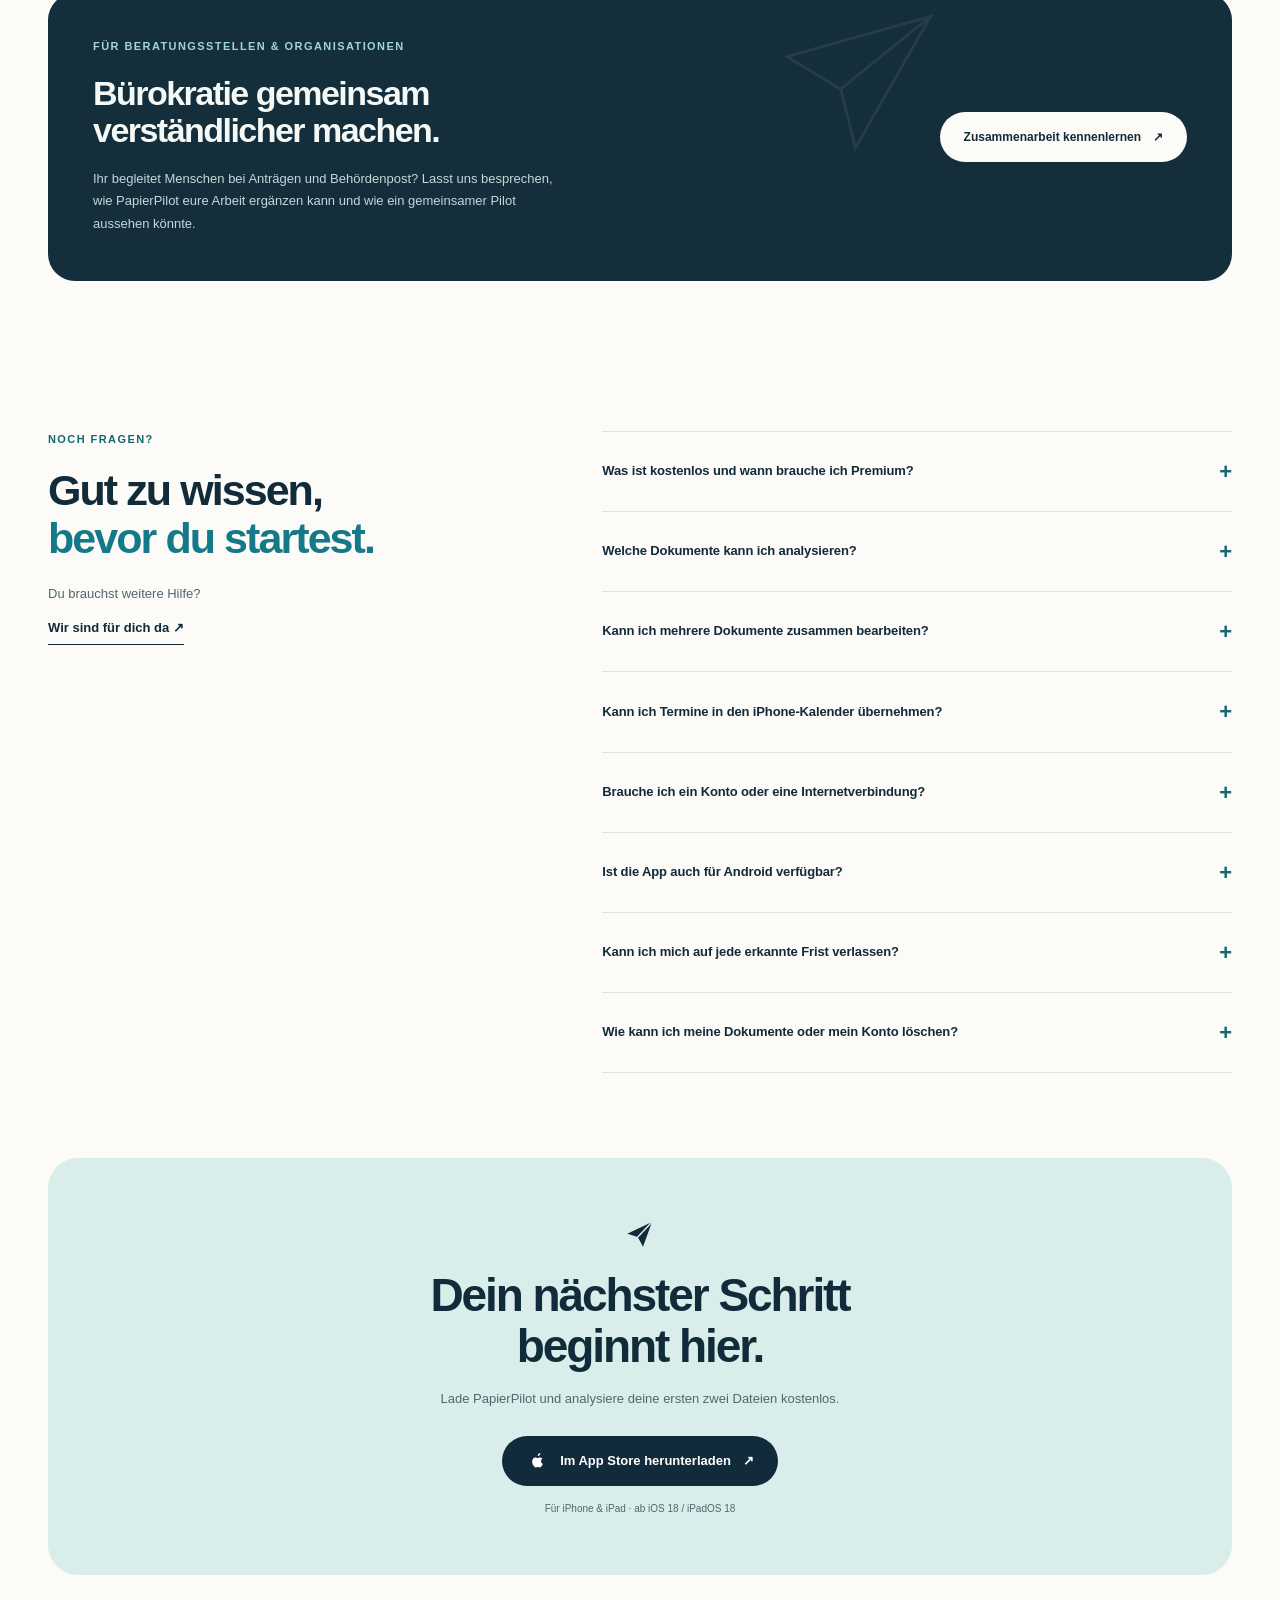
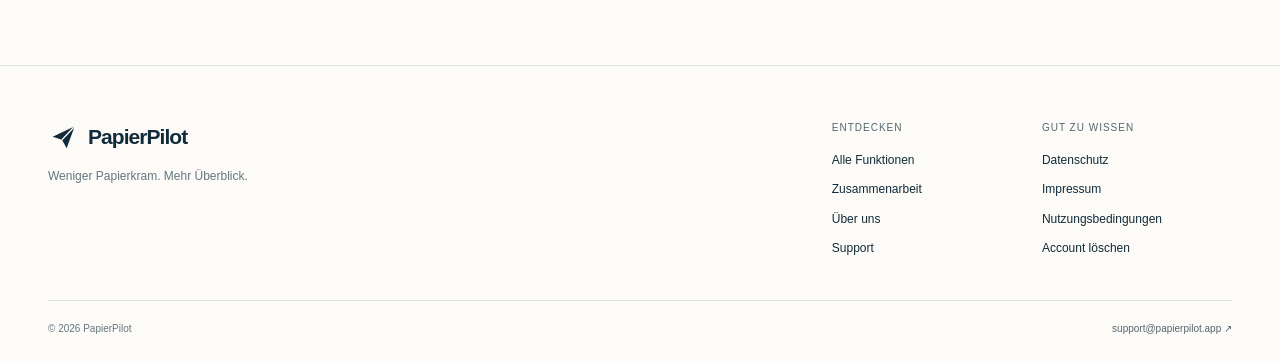
==== commit 8c21b843: "Redesign PapierPilot product website with real app views and clear free/Premium pricing" ====
--- a/index.html
+++ b/index.html
@@ -1,267 +1,183 @@
 <!DOCTYPE html>
 <html lang="de">
 <head>
-<meta charset="UTF-8" />
-<meta name="viewport" content="width=device-width, initial-scale=1.0" />
-<title>PapierPilot – Bürokratie einfach verstehen</title>
-<meta name="description" content="PapierPilot hilft dir, Dokumente, Formulare, Briefe und Verträge einfacher zu verstehen, Fristen zu erkennen und Aufgaben zu organisieren." />
-<link rel="canonical" href="https://papierpilot.app/" />
-
-<!-- OpenGraph -->
-<meta property="og:type" content="website" />
-<meta property="og:title" content="PapierPilot – Bürokratie einfach verstehen" />
-<meta property="og:description" content="PapierPilot hilft dir, Dokumente, Formulare, Briefe und Verträge einfacher zu verstehen, Fristen zu erkennen und Aufgaben zu organisieren." />
-<meta property="og:url" content="https://papierpilot.app/" />
-<meta property="og:locale" content="de_DE" />
-<meta property="og:image" content="https://papierpilot.app/og-image.png" />
-
-<!-- Favicon-Platzhalter: bitte durch echtes Favicon ersetzen -->
-<link rel="icon" href="/favicon.ico" sizes="any" />
-<link rel="icon" href="/favicon.svg" type="image/svg+xml" />
-<link rel="apple-touch-icon" href="/apple-touch-icon.png" />
-
-<link rel="stylesheet" href="styles.css" />
+  <meta charset="UTF-8"/>
+  <meta name="viewport" content="width=device-width, initial-scale=1"/>
+  <title>PapierPilot – Verstehe deine Post. Plane deinen nächsten Schritt.</title>
+  <meta name="description" content="Verstehe Behördenpost, erkenne mögliche Fristen und organisiere deine nächsten Schritte. PapierPilot für iPhone und iPad: alle Funktionen ausprobieren, 2 Dateien kostenlos analysieren."/>
+  <meta name="theme-color" content="#FCFBF7"/>
+  <link rel="canonical" href="https://papierpilot.app/"/>
+  <meta property="og:type" content="website"/>
+  <meta property="og:title" content="PapierPilot – Weniger Papierkram. Mehr Überblick."/>
+  <meta property="og:description" content="Dokumente verstehen. Nächste Schritte planen. 2 Dateien kostenlos analysieren – mit PapierPilot für iPhone und iPad."/>
+  <meta property="og:url" content="https://papierpilot.app/"/>
+  <meta property="og:locale" content="de_DE"/>
+  <meta property="og:image" content="https://papierpilot.app/og-image.png"/>
+  <meta property="og:image:width" content="1200"/>
+  <meta property="og:image:height" content="630"/>
+  <link rel="icon" href="/favicon.svg" type="image/svg+xml"/>
+  <link rel="apple-touch-icon" href="/apple-touch-icon.png"/>
+  <link rel="preload" as="image" href="assets/home-dark.webp"/>
+  <link rel="stylesheet" href="styles.css"/>
+  <link rel="stylesheet" href="landing.css"/>
+  <script src="script.js" defer></script>
 </head>
-<body>
-
+<body class="landing-page">
 <a class="skip-link" href="#hauptinhalt">Zum Inhalt springen</a>
-
 <header class="site-header">
   <div class="header-inner">
-    <a class="logo" href="/">
-      <svg class="logo-mark" viewBox="0 0 48 48" fill="none" xmlns="http://www.w3.org/2000/svg" aria-hidden="true">
-        <rect width="48" height="48" rx="14" fill="#0E8F8B"/>
-        <path d="M12 25L36 13L27 36L22 26L12 25Z" fill="#ffffff"/>
-        <path d="M22 26L36 13" stroke="#0E8F8B" stroke-width="1.4" stroke-linecap="round"/>
-      </svg>
+    <a class="logo" href="/" aria-label="PapierPilot – Startseite">
+      <svg class="logo-mark" viewBox="0 0 48 48" fill="none" aria-hidden="true"><path d="M7 23.5 40 8 28 41l-7-13-14-4.5Z" fill="currentColor"/><path d="m21 28 19-20" stroke="#FCFBF7" stroke-width="2" stroke-linecap="round"/></svg>
       PapierPilot
     </a>
-    <button class="nav-toggle" aria-expanded="false" aria-controls="main-nav" aria-label="Menü öffnen">
-      <svg viewBox="0 0 24 24" fill="none" stroke="currentColor" stroke-width="2" stroke-linecap="round"><line x1="3" y1="6" x2="21" y2="6"/><line x1="3" y1="12" x2="21" y2="12"/><line x1="3" y1="18" x2="21" y2="18"/></svg>
+    <button class="nav-toggle" type="button" aria-expanded="false" aria-controls="main-nav" aria-label="Menü öffnen">
+      <svg viewBox="0 0 24 24" fill="none" stroke="currentColor" stroke-width="1.8" aria-hidden="true"><path d="M4 8h16M4 16h16"/></svg>
     </button>
     <nav class="main-nav" id="main-nav" aria-label="Hauptnavigation">
-      <a href="/" aria-current="page">Start</a>
-      <a href="/funktionen">Funktionen</a>
-      <a href="/datenschutz">Datenschutz</a>
-      <a href="/support">Support</a>
-      <a href="/impressum">Impressum</a>
+      <a href="/#funktionen">Funktionen</a>
+      <a href="/#alltag">Für deinen Alltag</a>
+      <a href="/#preise">Preise</a>
+      <a href="/ueber-uns.html">Über uns</a>
+      <a class="nav-download" href="https://apps.apple.com/de/app/papierpilot/id6788533712" target="_blank" rel="noopener noreferrer">App herunterladen <span aria-hidden="true">↗</span></a>
     </nav>
   </div>
 </header>
+<main id="hauptinhalt">
+  <!-- 1. Nutzen, echte App und Download -->
+  <section class="landing-hero" id="start" aria-labelledby="hero-title">
+    <div class="container hero-layout">
+      <div class="hero-copy">
+        <p class="overline"><span class="status-dot" aria-hidden="true"></span> Dein Begleiter für Bürokratie</p>
+        <h1 id="hero-title">Verstehe deine Post.<br/><span>Plane deinen nächsten Schritt.</span></h1>
+        <p class="hero-description">Aus komplizierten Schreiben werden verständliche Erklärungen, mögliche Fristen und klare Aufgaben. Alles an einem Ort.</p>
+        <div class="hero-actions">
+          <a class="btn btn-primary" href="https://apps.apple.com/de/app/papierpilot/id6788533712" target="_blank" rel="noopener noreferrer"><svg viewBox="0 0 24 24" fill="currentColor" aria-hidden="true"><path d="M16.37 12.27c.02 2.19 1.92 2.92 1.94 2.93-.02.05-.3 1.03-.99 2.04-.59.88-1.21 1.75-2.18 1.77-.95.02-1.25-.56-2.34-.56-1.09 0-1.43.54-2.32.58-.93.03-1.25-.96-2.24-1.8-1.23-1.79-2.17-5.07-.91-7.25.63-1.08 1.76-1.76 2.99-1.78.93-.02 1.8.63 2.34.63.54 0 1.56-.78 2.62-.66.44.02 1.69.18 2.49 1.35-.06.04-1.49.87-1.47 2.75zM14.9 5.45c.49-.6.82-1.43.73-2.25-.71.03-1.57.47-2.08 1.06-.46.53-.87 1.37-.76 2.18.79.06 1.61-.4 2.11-.99z"/></svg> Kostenlos ausprobieren <span aria-hidden="true">↗</span></a>
+          <a class="btn btn-quiet" href="#so-funktionierts"><span class="play-icon" aria-hidden="true">▷</span> App entdecken</a>
+        </div>
+        <p class="free-note">Alle Funktionen ausprobieren. <strong>2 Dateien kostenlos analysieren.</strong></p>
+        <ul class="hero-highlights"><li>PDF, Foto oder Text</li><li>Für iPhone &amp; iPad</li><li>Auch als Gast starten</li></ul>
+      </div>
+      <div class="hero-product">
+        <div class="hero-orbit" aria-hidden="true"></div>
+        <svg class="flight-path" viewBox="0 0 420 500" fill="none" aria-hidden="true"><path d="M30 125C190-80 400 60 380 245c-10 95-160 195-290 170" stroke="currentColor" stroke-dasharray="3 9" stroke-linecap="round"/><path d="m55 419 27-25-7 34-7-10-13 1Z" fill="currentColor"/></svg>
+        <button class="phone hero-phone screenshot-button" type="button" data-screenshot="assets/home-dark.webp" aria-label="PapierPilot-Startseite im Dark Mode vergrößern"><img src="assets/home-dark.webp" width="709" height="1536" alt="Die echte PapierPilot-Startseite im Dark Mode mit Dokumentanalyse, Terminen und Vorgängen" fetchpriority="high" decoding="async"/><span class="screenshot-expand" aria-hidden="true">↗</span></button>
+        <div class="hero-stamp"><span>Dein Papierkram.</span><strong>Dein Überblick.</strong><svg viewBox="0 0 40 40" fill="none" aria-hidden="true"><path d="m10 20 7 7 14-16" stroke="currentColor" stroke-width="3" stroke-linecap="round" stroke-linejoin="round"/></svg></div>
+        <span class="product-caption">Echte App-Ansicht · Dark Mode</span>
+      </div>
+    </div>
+    <div class="container hero-proof"><a href="https://apps.apple.com/de/app/papierpilot/id6788533712" target="_blank" rel="noopener noreferrer" aria-label="4,5 von 5 Sternen bei 8 Bewertungen im deutschen App Store"><span class="rating-stars" aria-hidden="true">★★★★★</span><strong>4,5 / 5</strong><span>im App Store <small>· 8 Bewertungen · Stand: 04.10.2026</small></span></a><span class="hero-proof-line">Vom ersten Schreiben zum nächsten Schritt.</span></div>
+  </section>
 
-<main id="hauptinhalt">
+  <!-- 2. Ein durchgehendes Dokumentbeispiel -->
+  <section class="section demo-section" id="so-funktionierts" aria-labelledby="demo-title">
+    <div class="container">
+      <div class="section-heading"><p class="overline">So funktioniert’s</p><h2 id="demo-title">Ein Dokument.<br/><span>Ein klarer Plan.</span></h2><p>Sieh am Elterngeld-Formular, wie PapierPilot aus einem Dokument Orientierung macht.</p></div>
+      <div class="demo-layout">
+        <div class="demo-content">
+          <div class="demo-tabs" role="tablist" aria-label="Schritte der Dokumentanalyse" aria-orientation="vertical">
+            <button class="demo-tab" id="tab-analyse" type="button" role="tab" aria-selected="true" aria-controls="panel-analyse" data-step="0"><span class="step-number">01</span><span><strong>Dokument analysieren</strong><span>Als PDF, Foto oder Text einlesen.</span></span><span class="tab-arrow" aria-hidden="true">↗</span></button>
+            <button class="demo-tab" id="tab-verstehen" type="button" role="tab" aria-selected="false" aria-controls="panel-verstehen" tabindex="-1" data-step="1"><span class="step-number">02</span><span><strong>Inhalt verstehen</strong><span>Die Zusammenfassung auf einen Blick.</span></span><span class="tab-arrow" aria-hidden="true">↗</span></button>
+            <button class="demo-tab" id="tab-planen" type="button" role="tab" aria-selected="false" aria-controls="panel-planen" tabindex="-1" data-step="2"><span class="step-number">03</span><span><strong>Nächste Schritte planen</strong><span>Eine Anleitung, die du prüfen kannst.</span></span><span class="tab-arrow" aria-hidden="true">↗</span></button>
+            <button class="demo-tab" id="tab-details" type="button" role="tab" aria-selected="false" aria-controls="panel-details" tabindex="-1" data-step="3"><span class="step-number">04</span><span><strong>Details einordnen</strong><span>Begriffe und mögliche Nachweise verstehen.</span></span><span class="tab-arrow" aria-hidden="true">↗</span></button>
+          </div>
+          <div class="demo-controls"><button class="demo-play" type="button" aria-pressed="false"><span aria-hidden="true">▷</span><span data-play-label>Demo abspielen</span></button><span>24 Sekunden · ohne Ton</span></div>
+          <div class="demo-progress" aria-hidden="true"><span></span></div>
+          <p class="example-note">Echte App-Ansichten eines Beispiels. In diesem Formular wurde keine Frist erkannt.</p>
+        </div>
+        <div class="demo-stage">
+          <div id="panel-analyse" class="demo-panel" role="tabpanel" aria-labelledby="tab-analyse" tabindex="0"><button class="phone screenshot-button " type="button" data-screenshot="assets/analysis-progress.webp" aria-label="PapierPilot erkennt Text und analysiert ein Dokument vergrößern"><img src="assets/analysis-progress.webp" width="709" height="1536" alt="PapierPilot erkennt Text und analysiert ein Dokument" loading="lazy" decoding="async"/><span class="screenshot-expand" aria-hidden="true">↗</span></button><p>Die App liest den Text und sucht nach Inhalten, möglichen Fristen und Aufgaben.</p></div>
+          <div id="panel-verstehen" class="demo-panel" role="tabpanel" aria-labelledby="tab-verstehen" tabindex="0" hidden><button class="phone screenshot-button " type="button" data-screenshot="assets/analysis-summary.webp" aria-label="Zusammenfassung des Elterngeld-Formulars in PapierPilot vergrößern"><img src="assets/analysis-summary.webp" width="709" height="1536" alt="Zusammenfassung des Elterngeld-Formulars in PapierPilot" loading="lazy" decoding="async"/><span class="screenshot-expand" aria-hidden="true">↗</span></button><p>Du erkennst, worum es im Formular geht und welche Angaben es verlangt.</p></div>
+          <div id="panel-planen" class="demo-panel" role="tabpanel" aria-labelledby="tab-planen" tabindex="0" hidden><button class="phone screenshot-button " type="button" data-screenshot="assets/analysis-steps.webp" aria-label="Schritt-für-Schritt-Anleitung zum Elterngeld-Formular vergrößern"><img src="assets/analysis-steps.webp" width="709" height="1536" alt="Schritt-für-Schritt-Anleitung zum Elterngeld-Formular" loading="lazy" decoding="async"/><span class="screenshot-expand" aria-hidden="true">↗</span></button><p>Aus dem Inhalt entsteht eine Schritt-für-Schritt-Anleitung für die weitere Bearbeitung.</p></div>
+          <div id="panel-details" class="demo-panel" role="tabpanel" aria-labelledby="tab-details" tabindex="0" hidden><button class="phone screenshot-button " type="button" data-screenshot="assets/analysis-details.webp" aria-label="Begriffserklärungen und mögliche Nachweise zum Elterngeld-Formular vergrößern"><img src="assets/analysis-details.webp" width="709" height="1536" alt="Begriffserklärungen und mögliche Nachweise zum Elterngeld-Formular" loading="lazy" decoding="async"/><span class="screenshot-expand" aria-hidden="true">↗</span></button><p>Begriffe werden erklärt und mögliche Nachweise übersichtlich aufgeführt.</p></div>
+        </div>
+      </div>
+      <p class="ai-note">PapierPilot unterstützt dich mit KI. Prüfe wichtige Angaben und Fristen selbst. Die App ersetzt keine Rechtsberatung.</p>
+    </div>
+  </section>
 
-  <!-- ===================== HERO ===================== -->
-  <section class="hero" id="start">
+  <!-- 3. Hauptfunktionen mit aktuellen App-Ansichten -->
+  <section class="section product-section" id="funktionen" aria-labelledby="features-title">
     <div class="container">
-      <div class="hero-card">
-        <div>
-          <span class="hero-eyebrow">
-            <svg width="14" height="14" viewBox="0 0 24 24" fill="none" stroke="currentColor" stroke-width="2.4" stroke-linecap="round" aria-hidden="true"><path d="M5 12l5 5L20 7"/></svg>
-            Für App Store &amp; Google Play
-          </span>
-          <h1>PapierPilot</h1>
-          <p class="hero-subtitle">Bürokratie einfach verstehen.</p>
-          <p class="hero-text">
-            PapierPilot hilft dir dabei, Dokumente, Formulare, Briefe und Verträge verständlicher zu machen.
-            Lade ein Dokument hoch, scanne es mit der Kamera oder wähle eine Datei aus. Die App erklärt dir
-            den Inhalt in einfacher Sprache, erkennt mögliche Fristen und erstellt passende Aufgaben.
-          </p>
-          <div class="hero-actions">   <a     class="btn btn-primary"     href="https://apps.apple.com/de/app/papierpilot/id6788533712"     target="_blank"     rel="noopener noreferrer"     aria-label="PapierPilot im Apple App Store herunterladen">      <svg width="18" height="18" viewBox="0 0 24 24" fill="currentColor" aria-hidden="true">       <path d="M16.37 12.27c.02 2.19 1.92 2.92 1.94 2.93-.02.05-.3 1.03-.99 2.04-.59.88-1.21 1.75-2.18 1.77-.95.02-1.25-.56-2.34-.56-1.09 0-1.43.54-2.32.58-.93.03-1.64-.93-2.24-1.8-1.23-1.79-2.17-5.07-.91-7.25.63-1.08 1.76-1.76 2.99-1.78.93-.02 1.8.63 2.34.63.54 0 1.56-.78 2.62-.66.44.02 1.69.18 2.49 1.35-.06.04-1.49.87-1.47 2.75zM14.9 5.45c.49-.6.82-1.43.73-2.25-.71.03-1.57.47-2.08 1.06-.46.53-.87 1.37-.76 2.18.79.06 1.61-.4 2.11-.99z"/>     </svg>      App herunterladen   </a>    <a class="btn btn-secondary" href="/datenschutz">     <svg width="18" height="18" viewBox="0 0 24 24" fill="none" stroke="currentColor" stroke-width="2" stroke-linecap="round" stroke-linejoin="round" aria-hidden="true">       <path d="M12 3l7 3v6c0 4.5-3 8-7 9-4-1-7-4.5-7-9V6l7-3z"/>     </svg>     Datenschutz lesen   </a> </div>
-            <a class="btn btn-primary" href="/datenschutz">
-              <svg width="18" height="18" viewBox="0 0 24 24" fill="none" stroke="currentColor" stroke-width="2" stroke-linecap="round" stroke-linejoin="round" aria-hidden="true"><path d="M12 3l7 3v6c0 4.5-3 8-7 9-4-1-7-4.5-7-9V6l7-3z"/></svg>
-              Datenschutz lesen
-            </a>
-            <a class="btn btn-secondary" href="/support">
-              <svg width="18" height="18" viewBox="0 0 24 24" fill="none" stroke="currentColor" stroke-width="2" stroke-linecap="round" stroke-linejoin="round" aria-hidden="true"><path d="M21 11.5a8.4 8.4 0 01-8.9 8.4 8.6 8.6 0 01-3.8-.9L3 20l1-5.3A8.4 8.4 0 0112.6 3a8.4 8.4 0 018.4 8.5z"/></svg>
-              Support kontaktieren
-            </a>
-          </div>
-        <p class="hero-download-note">
-    📱 Kostenlos im Apple App Store verfügbar
-</p>
-          <p class="hero-note">
-            PapierPilot ersetzt keine Rechtsberatung. KI-Ergebnisse können Fehler enthalten.
-            Bitte prüfe wichtige Angaben und Fristen immer selbst.
-          </p>
-        </div>
-        <div class="hero-visual" aria-hidden="true">
-          <svg viewBox="0 0 320 320" fill="none" xmlns="http://www.w3.org/2000/svg">
-            <rect x="46" y="46" width="150" height="196" rx="18" fill="#EEFAF8" stroke="#D7EEEB" stroke-width="2"/>
-            <rect x="70" y="82" width="100" height="10" rx="5" fill="#BFE4E0"/>
-            <rect x="70" y="104" width="80" height="10" rx="5" fill="#BFE4E0"/>
-            <rect x="70" y="126" width="90" height="10" rx="5" fill="#BFE4E0"/>
-            <rect x="70" y="160" width="60" height="24" rx="12" fill="#0E8F8B"/>
-            <path d="M150 150L268 96L214 236L188 178L150 150Z" fill="#0E8F8B"/>
-            <path d="M188 178L268 96" stroke="#0a6f6c" stroke-width="2" stroke-linecap="round"/>
-            <circle cx="252" cy="60" r="5" fill="#0E8F8B" opacity="0.5"/>
-            <circle cx="230" cy="44" r="3" fill="#0E8F8B" opacity="0.35"/>
-          </svg>
-        </div>
+      <div class="section-heading heading-row"><div><p class="overline">Alles gehört zusammen</p><h2 id="features-title">Mehr als eine<br/><span>Zusammenfassung.</span></h2></div><p>Dokumente, Vorgänge, Behörden und Termine: PapierPilot verbindet die Informationen, die du im Alltag brauchst.</p></div>
+      <div class="product-grid">
+        <article class="product-card product-card-mint"><div class="product-card-copy"><span class="feature-number">01 / Verstehen</span><h3>Aus Fachsprache<br/>wird Klartext.</h3><p>Verständliche Erklärungen, konkrete nächste Schritte und mögliche Nachweise helfen dir, dein Dokument einzuordnen.</p><span class="feature-tag">Erklärungen &amp; Anleitungen</span></div><button class="phone screenshot-button " type="button" data-screenshot="assets/analysis-details.webp" aria-label="Einfache Begriffserklärungen und mögliche Nachweise in der App vergrößern"><img src="assets/analysis-details.webp" width="709" height="1536" alt="Einfache Begriffserklärungen und mögliche Nachweise in der App" loading="lazy" decoding="async"/><span class="screenshot-expand" aria-hidden="true">↗</span></button></article>
+        <article class="product-card product-card-cream"><div class="product-card-copy"><span class="feature-number">02 / Organisieren</span><h3>Ein Ereignis.<br/>Alles im Blick.</h3><p>Erstelle einen Vorgang für deinen Umzug, Studienstart oder ein anderes Lebensereignis. Passende Aufgaben und Behörden werden ergänzt.</p><span class="feature-tag">Vorgänge &amp; Lebensereignisse</span></div><button class="phone screenshot-button " type="button" data-screenshot="assets/life-events.webp" aria-label="Lebensereignisse Umzug, Job, Studium und Geburt in PapierPilot vergrößern"><img src="assets/life-events.webp" width="709" height="1536" alt="Lebensereignisse Umzug, Job, Studium und Geburt in PapierPilot" loading="lazy" decoding="async"/><span class="screenshot-expand" aria-hidden="true">↗</span></button></article>
+        <article class="product-card product-card-dark"><div class="product-card-copy"><span class="feature-number">03 / Planen</span><h3>Deine Termine.<br/>Dein Überblick.</h3><p>Termine, Fristen und Aufgaben mit Fälligkeit in Monats-, Wochen- und Tagesansichten. Erkannte Angaben prüfen und in den iPhone-Kalender übernehmen.</p><span class="feature-tag">Mit iPhone-Kalenderexport</span></div><button class="phone screenshot-button " type="button" data-screenshot="assets/calendar.webp" aria-label="PapierPilot-Kalender mit Monats-, Wochen- und Tagesansicht vergrößern"><img src="assets/calendar.webp" width="709" height="1536" alt="PapierPilot-Kalender mit Monats-, Wochen- und Tagesansicht" loading="lazy" decoding="async"/><span class="screenshot-expand" aria-hidden="true">↗</span></button></article>
+        <article class="product-card product-card-blue"><div class="product-card-copy"><span class="feature-number">04 / Wiederfinden</span><h3>Eine Ablage.<br/>Weniger Suchen.</h3><p>Speichere analysierte Dokumente nach Kategorien und finde sie über die Suche wieder. Mehrere Dokumente lassen sich gemeinsam als Vorgang analysieren.</p><span class="feature-tag">Dokumente &amp; Vorgänge</span></div><button class="phone screenshot-button " type="button" data-screenshot="assets/archive.webp" aria-label="Dokumentenablage mit Suche und Kategorien vergrößern"><img src="assets/archive.webp" width="709" height="1536" alt="Dokumentenablage mit Suche und Kategorien" loading="lazy" decoding="async"/><span class="screenshot-expand" aria-hidden="true">↗</span></button></article>
+      </div>
+      <div class="feature-extras">
+        <article><div><span class="extra-symbol" aria-hidden="true">✳</span><h3>Ein Assistent für deine Fragen</h3><p>Frage nach deinen Dokumenten, möglichen Fristen und nächsten Schritten.</p></div><button class="phone screenshot-button" type="button" data-screenshot="assets/assistant.webp" aria-label="KI-Assistent mit einer Antwort zum Elterngeld-Formular vergrößern"><img src="assets/assistant.webp" width="709" height="1536" alt="KI-Assistent mit einer Antwort zum Elterngeld-Formular" loading="lazy" decoding="async"/><span class="screenshot-expand" aria-hidden="true">↗</span></button></article>
+        <article><div><svg class="extra-symbol" viewBox="0 0 32 32" fill="none" stroke="currentColor" stroke-width="1.6" aria-hidden="true"><path d="m4 11 12-7 12 7H4Zm0 17h24M7 14v10m6-10v10m6-10v10m6-10v10"/></svg><h3>Die richtige Anlaufstelle</h3><p>Die Behördenübersicht hilft dir, zuständige Stellen und benötigte Unterlagen einzuordnen.</p></div><button class="phone screenshot-button" type="button" data-screenshot="assets/authorities.webp" aria-label="Behördenübersicht mit Suche und Anlaufstellen vergrößern"><img src="assets/authorities.webp" width="709" height="1536" alt="Behördenübersicht mit Suche und Anlaufstellen" loading="lazy" decoding="async"/><span class="screenshot-expand" aria-hidden="true">↗</span></button></article>
+      </div>
+      <a class="text-link" href="/funktionen.html">Alle Funktionen entdecken <span aria-hidden="true">↗</span></a>
+    </div>
+  </section>
+
+  <!-- 4. Alltagssituationen -->
+  <section class="section everyday-section" id="alltag" aria-labelledby="everyday-title">
+    <div class="container">
+      <div class="section-heading"><p class="overline">Für deinen Alltag</p><h2 id="everyday-title">Das Leben ändert sich.<br/><span>Dein Überblick bleibt.</span></h2><p>Ob neuer Wohnort, neuer Job oder Nachwuchs: Starte mit dem Anlass, der dich gerade beschäftigt.</p></div>
+      <div class="everyday-grid">
+        <article><span class="case-index">01</span><svg viewBox="0 0 48 48" fill="none" stroke="currentColor" stroke-width="1.7" aria-hidden="true"><path d="m8 22 16-14 16 14M13 19v22h22V19M20 41V28h8v13"/></svg><h3>Du ziehst um.</h3><p>Ummeldung, Verträge und Schreiben rund um deinen Wohnungswechsel als Vorgang organisieren.</p><span class="case-keyword">Wohnen</span></article>
+        <article><span class="case-index">02</span><svg viewBox="0 0 48 48" fill="none" stroke="currentColor" stroke-width="1.7" aria-hidden="true"><rect x="7" y="17" width="34" height="25" rx="4"/><path d="M17 17v-5a3 3 0 0 1 3-3h8a3 3 0 0 1 3 3v5M7 27c10 5 24 5 34 0m-17 0v7"/></svg><h3>Ein neuer Job.</h3><p>Arbeitsvertrag, Steuer-ID und Versicherungen einordnen und nächste Aufgaben sammeln.</p><span class="case-keyword">Arbeit</span></article>
+        <article><span class="case-index">03</span><svg viewBox="0 0 48 48" fill="none" stroke="currentColor" stroke-width="1.7" aria-hidden="true"><path d="m5 19 19-10 19 10-19 10L5 19Zm8 5v12c7 6 15 6 22 0V24m8-5v17"/></svg><h3>Studium starten.</h3><p>BAföG-Schreiben, Immatrikulation und weitere Unterlagen verständlicher machen.</p><span class="case-keyword">Bildung</span></article>
+        <article><span class="case-index">04</span><svg viewBox="0 0 48 48" fill="none" stroke="currentColor" stroke-width="1.7" aria-hidden="true"><path d="M24 40 8 25C-4 13 14 1 24 15 34 1 52 13 40 25L24 40Z"/></svg><h3>Familie wächst.</h3><p>Formulare wie den Elterngeld-Antrag verstehen und mögliche Nachweise im Blick behalten.</p><span class="case-keyword">Familie</span></article>
       </div>
     </div>
   </section>
 
-  <!-- ===================== FEATURES ===================== -->
-  <section class="section" id="funktionen-uebersicht">
-    <div class="container">
-      <div class="section-head">
-        <span class="eyebrow">Was PapierPilot macht</span>
-        <h2>Alles rund um deine Dokumente – an einem Ort</h2>
-        <p>Sechs Funktionen, die dir helfen, den Überblick über Post, Formulare und Fristen zu behalten.</p>
-      </div>
-
-      <div class="card-grid">
-        <article class="feature-card">
-          <div class="feature-icon">
-            <svg viewBox="0 0 24 24" fill="none" stroke="currentColor" stroke-width="2" stroke-linecap="round" stroke-linejoin="round" aria-hidden="true"><path d="M14 3H7a2 2 0 00-2 2v14a2 2 0 002 2h10a2 2 0 002-2V9l-5-6z"/><path d="M14 3v6h5"/><line x1="9" y1="13" x2="15" y2="13"/><line x1="9" y1="17" x2="13" y2="17"/></svg>
-          </div>
-          <h3>Dokumente verstehen</h3>
-          <p>PapierPilot erklärt Briefe, Anträge, Formulare und Verträge in einfacher Sprache.</p>
-        </article>
-
-        <article class="feature-card">
-          <div class="feature-icon">
-            <svg viewBox="0 0 24 24" fill="none" stroke="currentColor" stroke-width="2" stroke-linecap="round" stroke-linejoin="round" aria-hidden="true"><rect x="3" y="5" width="18" height="16" rx="2"/><line x1="3" y1="10" x2="21" y2="10"/><line x1="8" y1="3" x2="8" y2="7"/><line x1="16" y1="3" x2="16" y2="7"/><circle cx="8" cy="15" r="1.3" fill="currentColor" stroke="none"/></svg>
-          </div>
-          <h3>Fristen erkennen</h3>
-          <p>Die App sucht nach wichtigen Datumsangaben, Terminen und möglichen Fristen.</p>
-        </article>
-
-        <article class="feature-card">
-          <div class="feature-icon">
-            <svg viewBox="0 0 24 24" fill="none" stroke="currentColor" stroke-width="2" stroke-linecap="round" stroke-linejoin="round" aria-hidden="true"><path d="M5 12l5 5L20 7"/></svg>
-          </div>
-          <h3>Aufgaben erstellen</h3>
-          <p>Aus Dokumenten entstehen übersichtliche To-dos mit konkreten nächsten Schritten.</p>
-        </article>
-
-        <article class="feature-card">
-          <div class="feature-icon">
-            <svg viewBox="0 0 24 24" fill="none" stroke="currentColor" stroke-width="2" stroke-linecap="round" stroke-linejoin="round" aria-hidden="true"><path d="M3 7l9-4 9 4-9 4-9-4z"/><path d="M3 7v10l9 4 9-4V7"/><path d="M12 11v10"/></svg>
-          </div>
-          <h3>Dokumente ablegen</h3>
-          <p>Analysierte Dokumente und Zusammenfassungen können in der Ablage gespeichert werden.</p>
-        </article>
-
-        <article class="feature-card">
-          <div class="feature-icon">
-            <svg viewBox="0 0 24 24" fill="none" stroke="currentColor" stroke-width="2" stroke-linecap="round" stroke-linejoin="round" aria-hidden="true"><path d="M21 11.5a8.4 8.4 0 01-8.9 8.4 8.6 8.6 0 01-3.8-.9L3 20l1-5.3A8.4 8.4 0 0112.6 3a8.4 8.4 0 018.4 8.5z"/></svg>
-          </div>
-          <h3>KI-Assistent</h3>
-          <p>Der KI-Assistent beantwortet Fragen zum analysierten Dokument.</p>
-        </article>
-
-        <article class="feature-card">
-          <div class="feature-icon">
-            <svg viewBox="0 0 24 24" fill="none" stroke="currentColor" stroke-width="2" stroke-linecap="round" stroke-linejoin="round" aria-hidden="true"><circle cx="12" cy="12" r="9"/><path d="M3 12h18"/><path d="M12 3a13 13 0 010 18"/><path d="M12 3a13 13 0 000 18"/></svg>
-          </div>
-          <h3>Mehrsprachigkeit</h3>
-          <p>PapierPilot soll Nutzerinnen und Nutzer in mehreren Sprachen unterstützen.</p>
-        </article>
-      </div>
+  <!-- 5. Datenschutz und echte Nutzererfahrung -->
+  <section class="section trust-section" id="vertrauen" aria-labelledby="trust-title">
+    <div class="container trust-layout">
+      <div class="trust-copy"><p class="overline">Vertrauen braucht Klarheit</p><h2 id="trust-title">Deine Dokumente<br/>sind persönlich.</h2><p>Deshalb erklären wir, wie die Analyse funktioniert und welche Daten dabei verarbeitet werden.</p><ul class="privacy-points"><li><strong>KI-Analyse mit deiner Einwilligung.</strong><span>Dokumentinhalte und Chatnachrichten werden für die Analyse an den eingesetzten KI-Dienst übermittelt.</span></li><li><strong>Dokumente selbst löschen.</strong><span>Entferne Dokumente aus deiner Ablage. Für dein Konto kannst du eine Löschanfrage stellen.</span></li><li><strong>Verschlüsselte Übertragung.</strong><span>Verbindungen werden mit TLS geschützt. Diese Website verwendet keine Tracking-Skripte.</span></li></ul><a class="text-link" href="/datenschutz.html">Datenschutz verständlich nachlesen <span aria-hidden="true">↗</span></a></div>
+      <div class="review-card"><span class="review-eyebrow">Eine Stimme aus dem App Store</span><span class="rating-stars" aria-label="5 von 5 Sternen">★★★★★</span><blockquote>„PapierPilot erklärt komplizierte Behördenbriefe und Dokumente verständlich und übersichtlich.“</blockquote><p>Rezension: „Endlich werden Behördenbriefe verständlich“</p><div class="review-source"><span>fkdkdkd, · 29. Juli 2026</span><a href="https://apps.apple.com/de/app/papierpilot/id6788533712" target="_blank" rel="noopener noreferrer" aria-label="Originalrezension im App Store ansehen">Original ansehen ↗</a></div><div class="review-rating"><strong>4,5<span>/5</span></strong><span>8 Bewertungen im deutschen App Store<br/><small>Stand: 04.10.2026</small></span></div></div>
     </div>
   </section>
 
-  <!-- ===================== FÜR WEN ===================== -->
-  <section class="section" style="padding-top:0;">
+  <!-- 6. Ein klares kostenloses Kontingent und Premium -->
+  <section class="section pricing-section" id="preise" aria-labelledby="pricing-title">
     <div class="container">
-      <div class="section-head">
-        <span class="eyebrow">Zielgruppe</span>
-        <h2>Für wen ist PapierPilot gedacht?</h2>
-        <p>PapierPilot richtet sich an Menschen, die Bürokratie, Formulare oder Verträge einfacher verstehen möchten.</p>
+      <div class="section-heading"><p class="overline">Einfach anfangen</p><h2 id="pricing-title">Erst ausprobieren.<br/><span>Dann entscheiden.</span></h2><p>Alle Funktionen zum Kennenlernen. Mit Premium kannst du weitere Dateien ohne das kostenlose Dateilimit analysieren.</p></div>
+      <div class="pricing-grid">
+        <article class="price-card"><p class="price-label">Kostenlos</p><h3>Für deine ersten<br/>zwei Dateien.</h3><div class="price">0 €</div><p class="price-period">2 Dateien kostenlos analysieren</p><ul class="price-features"><li>Alle Funktionen ausprobieren</li><li>Dokumentanalyse und Erklärungen</li><li>Vorgänge, Ablage und Kalender</li><li>KI-Assistent und Behördenübersicht</li></ul><p class="price-explanation">Für weitere Dateien benötigst du Premium.</p><a class="btn btn-secondary" href="https://apps.apple.com/de/app/papierpilot/id6788533712" target="_blank" rel="noopener noreferrer">Kostenlos ausprobieren <span aria-hidden="true">↗</span></a></article>
+        <article class="price-card price-card-premium"><p class="price-label">PapierPilot Premium</p><h3>Mehr Papierkram?<br/>Mehr Möglichkeiten.</h3><div class="billing-options" role="group" aria-label="Premium-Abrechnungszeitraum"><button type="button" data-billing="month" aria-pressed="true">Monatlich</button><button type="button" data-billing="year" aria-pressed="false">Jährlich</button></div><div class="price" data-premium-price>2,99 €</div><p class="price-period" data-premium-period>pro Monat · monatlich kündbar</p><ul class="price-features"><li>Alle PapierPilot-Funktionen</li><li>Unbegrenzte Dokumentanalyse</li><li>KI-Assistent jederzeit verfügbar</li><li>Dokumente, Aufgaben und Fristen organisieren</li></ul><p class="price-explanation" data-premium-note>Auch jährlich für 29,99 € verfügbar.</p><a class="btn btn-primary" href="https://apps.apple.com/de/app/papierpilot/id6788533712" target="_blank" rel="noopener noreferrer">App laden &amp; Premium entdecken <span aria-hidden="true">↗</span></a></article>
       </div>
-
-      <ul class="icon-list">
-        <li>
-          <svg viewBox="0 0 24 24" fill="none" stroke="currentColor" stroke-width="2" stroke-linecap="round" stroke-linejoin="round" aria-hidden="true"><path d="M5 12l5 5L20 7"/></svg>
-          Menschen mit behördlichen Schreiben
-        </li>
-        <li>
-          <svg viewBox="0 0 24 24" fill="none" stroke="currentColor" stroke-width="2" stroke-linecap="round" stroke-linejoin="round" aria-hidden="true"><path d="M5 12l5 5L20 7"/></svg>
-          Studierende mit Anträgen wie BAföG
-        </li>
-        <li>
-          <svg viewBox="0 0 24 24" fill="none" stroke="currentColor" stroke-width="2" stroke-linecap="round" stroke-linejoin="round" aria-hidden="true"><path d="M5 12l5 5L20 7"/></svg>
-          Mieterinnen und Mieter mit Verträgen
-        </li>
-        <li>
-          <svg viewBox="0 0 24 24" fill="none" stroke="currentColor" stroke-width="2" stroke-linecap="round" stroke-linejoin="round" aria-hidden="true"><path d="M5 12l5 5L20 7"/></svg>
-          Familien mit Formularen und Nachweisen
-        </li>
-        <li>
-          <svg viewBox="0 0 24 24" fill="none" stroke="currentColor" stroke-width="2" stroke-linecap="round" stroke-linejoin="round" aria-hidden="true"><path d="M5 12l5 5L20 7"/></svg>
-          Menschen mit anderer Muttersprache
-        </li>
-        <li>
-          <svg viewBox="0 0 24 24" fill="none" stroke="currentColor" stroke-width="2" stroke-linecap="round" stroke-linejoin="round" aria-hidden="true"><path d="M5 12l5 5L20 7"/></svg>
-          Menschen, die Dokumente besser organisieren möchten
-        </li>
-      </ul>
+      <p class="pricing-footnote">Premium wird als In-App-Abonnement abgeschlossen. Preise für den deutschen App Store. Die aktuellen Konditionen findest du vor dem Kauf in der App.</p>
     </div>
   </section>
 
-  <!-- ===================== WICHTIGER HINWEIS ===================== -->
-  <section class="section-tight">
-    <div class="container">
-      <div class="notice">
-        <svg viewBox="0 0 24 24" fill="none" stroke="currentColor" stroke-width="2" stroke-linecap="round" stroke-linejoin="round" aria-hidden="true"><path d="M12 9v4"/><path d="M12 17h.01"/><circle cx="12" cy="12" r="9"/></svg>
-        <div>
-          <h3>Wichtiger Hinweis</h3>
-          <p>
-            PapierPilot ist ein digitaler KI-Assistent. Die App ist keine Behörde, keine Kanzlei und keine
-            offizielle Beratungsstelle. Die Inhalte dienen als Orientierung und ersetzen keine rechtliche,
-            steuerliche oder behördliche Beratung.
-          </p>
-        </div>
-      </div>
-    </div>
+  <!-- 7. Zusammenarbeit -->
+  <section class="section partner-section" id="zusammenarbeit" aria-labelledby="partner-title">
+    <div class="container"><div class="partner-panel"><div><p class="overline">Für Beratungsstellen &amp; Organisationen</p><h2 id="partner-title">Bürokratie gemeinsam<br/>verständlicher machen.</h2><p>Ihr begleitet Menschen bei Anträgen und Behördenpost? Lasst uns besprechen, wie PapierPilot eure Arbeit ergänzen kann und wie ein gemeinsamer Pilot aussehen könnte.</p></div><a class="btn btn-light" href="/zusammenarbeit.html">Zusammenarbeit kennenlernen <span aria-hidden="true">↗</span></a><svg class="partner-plane" viewBox="0 0 100 100" fill="none" aria-hidden="true"><path d="M14 47 85 13 58 88 45 59 14 47Z" stroke="currentColor" stroke-width="1.5"/><path d="m45 59 40-46" stroke="currentColor" stroke-width="1.5"/></svg></div></div>
   </section>
 
-  <!-- ===================== SUPPORT CTA ===================== -->
-  <section class="section">
-    <div class="container">
-      <div class="contact-card">
-        <div>
-          <span class="eyebrow">Fragen?</span>
-          <h2 style="font-family:var(--font-heading); font-size:26px; margin:0 0 8px;">Wir helfen dir gerne weiter</h2>
-          <p style="color:var(--text-soft); margin:0;">Schreib uns einfach eine E-Mail – wir melden uns zurück.</p>
-        </div>
-        <a class="btn btn-primary" href="/support">
-          <svg width="18" height="18" viewBox="0 0 24 24" fill="none" stroke="currentColor" stroke-width="2" stroke-linecap="round" stroke-linejoin="round" aria-hidden="true"><path d="M21 11.5a8.4 8.4 0 01-8.9 8.4 8.6 8.6 0 01-3.8-.9L3 20l1-5.3A8.4 8.4 0 0112.6 3a8.4 8.4 0 018.4 8.5z"/></svg>
-          Zum Support
-        </a>
-      </div>
-    </div>
+  <!-- 8. FAQ und abschließender Download -->
+  <section class="section landing-faq" id="fragen" aria-labelledby="faq-title">
+    <div class="container faq-layout"><div class="section-heading"><p class="overline">Noch Fragen?</p><h2 id="faq-title">Gut zu wissen,<br/><span>bevor du startest.</span></h2><p>Du brauchst weitere Hilfe?<br/><a class="text-link" href="/support.html">Wir sind für dich da ↗</a></p></div><div class="faq-list">
+      <details class="faq-item"><summary>Was ist kostenlos und wann brauche ich Premium?</summary><div class="faq-answer">Du kannst alle Funktionen ausprobieren und zwei Dateien kostenlos analysieren. Für weitere Dateien benötigst du PapierPilot Premium. Premium kostet 2,99 € pro Monat oder 29,99 € pro Jahr im deutschen App Store.</div></details>
+      <details class="faq-item"><summary>Welche Dokumente kann ich analysieren?</summary><div class="faq-answer">Du kannst PDFs hochladen, ein Foto aufnehmen oder auswählen und Text eingeben. Das eignet sich beispielsweise für Behördenbriefe, Formulare, Anträge und Verträge. Gut lesbare, vollständige Unterlagen helfen bei der Analyse.</div></details>
+      <details class="faq-item"><summary>Kann ich mehrere Dokumente zusammen bearbeiten?</summary><div class="faq-answer">Ja. Mehrere Dokumente können gemeinsam analysiert und als zusammenhängender Vorgang organisiert werden. Das kostenlose Kontingent bezieht sich auf zwei Dateien.</div></details>
+      <details class="faq-item"><summary>Kann ich Termine in den iPhone-Kalender übernehmen?</summary><div class="faq-answer">Ja. Aufgaben und Fristen aus analysierten Dokumenten lassen sich mit vorausgefüllten Informationen in den iPhone-Kalender exportieren. Prüfe erkannte Angaben vor der Übernahme. PapierPilot bietet außerdem einen eigenen Kalender mit Monats-, Wochen- und Tagesansicht.</div></details>
+      <details class="faq-item"><summary>Brauche ich ein Konto oder eine Internetverbindung?</summary><div class="faq-answer">Du kannst PapierPilot auch als Gast ausprobieren. Für die KI-Analyse und den KI-Assistenten benötigst du eine Internetverbindung, da dabei externe Dienste verwendet werden.</div></details>
+      <details class="faq-item"><summary>Ist die App auch für Android verfügbar?</summary><div class="faq-answer">PapierPilot ist aktuell im Apple App Store für iPhone und iPad verfügbar. Die App benötigt iOS 18 beziehungsweise iPadOS 18 oder neuer.</div></details>
+      <details class="faq-item"><summary>Kann ich mich auf jede erkannte Frist verlassen?</summary><div class="faq-answer">KI-Ergebnisse können Fehler enthalten oder Angaben übersehen. Prüfe wichtige Inhalte und Fristen immer am Originaldokument. PapierPilot unterstützt dich bei der Orientierung und ersetzt keine rechtliche, steuerliche oder behördliche Beratung.</div></details>
+      <details class="faq-item"><summary>Wie kann ich meine Dokumente oder mein Konto löschen?</summary><div class="faq-answer">Dokumente kannst du in der App aus deiner Ablage löschen. Für die Löschung deines Kontos findest du eine Anleitung auf der Seite <a href="/account-loeschen.html">Account löschen</a>. Weitere Informationen stehen in unserer <a href="/datenschutz.html">Datenschutzerklärung</a>.</div></details>
+    </div></div>
+    <div class="container"><div class="final-download"><svg viewBox="0 0 48 48" fill="none" aria-hidden="true"><path d="M7 23.5 40 8 28 41l-7-13-14-4.5Z" fill="currentColor"/><path d="m21 28 19-20" stroke="#D9EFEC" stroke-width="2"/></svg><h2>Dein nächster Schritt<br/>beginnt hier.</h2><p>Lade PapierPilot und analysiere deine ersten zwei Dateien kostenlos.</p><a class="btn btn-primary" href="https://apps.apple.com/de/app/papierpilot/id6788533712" target="_blank" rel="noopener noreferrer"><svg viewBox="0 0 24 24" fill="currentColor" aria-hidden="true"><path d="M16.37 12.27c.02 2.19 1.92 2.92 1.94 2.93-.02.05-.3 1.03-.99 2.04-.59.88-1.21 1.75-2.18 1.77-.95.02-1.25-.56-2.34-.56-1.09 0-1.43.54-2.32.58-.93.03-1.25-.96-2.24-1.8-1.23-1.79-2.17-5.07-.91-7.25.63-1.08 1.76-1.76 2.99-1.78.93-.02 1.8.63 2.34.63.54 0 1.56-.78 2.62-.66.44.02 1.69.18 2.49 1.35-.06.04-1.49.87-1.47 2.75zM14.9 5.45c.49-.6.82-1.43.73-2.25-.71.03-1.57.47-2.08 1.06-.46.53-.87 1.37-.76 2.18.79.06 1.61-.4 2.11-.99z"/></svg> Im App Store herunterladen <span aria-hidden="true">↗</span></a><span class="final-platform">Für iPhone &amp; iPad · ab iOS 18 / iPadOS 18</span></div></div>
   </section>
-
 </main>
-
 <footer class="site-footer">
   <div class="container">
     <div class="footer-inner">
-      <div>
-        <div class="footer-brand">
-          <svg viewBox="0 0 48 48" fill="none" xmlns="http://www.w3.org/2000/svg" aria-hidden="true"><rect width="48" height="48" rx="14" fill="#0E8F8B"/><path d="M12 25L36 13L27 36L22 26L12 25Z" fill="#ffffff"/></svg>
-          PapierPilot
-        </div>
-        <p class="footer-tagline">Bürokratie einfach verstehen.</p>
+      <div><a class="logo footer-logo" href="/"><svg class="logo-mark" viewBox="0 0 48 48" fill="none" aria-hidden="true"><path d="M7 23.5 40 8 28 41l-7-13-14-4.5Z" fill="currentColor"/><path d="m21 28 19-20" stroke="#FCFBF7" stroke-width="2"/></svg>PapierPilot</a><p class="footer-tagline">Weniger Papierkram. Mehr Überblick.</p></div>
+      <div class="footer-link-groups">
+        <div><span class="footer-group-title">Entdecken</span><a href="/funktionen.html">Alle Funktionen</a><a href="/zusammenarbeit.html">Zusammenarbeit</a><a href="/ueber-uns.html">Über uns</a><a href="/support.html">Support</a></div>
+        <div><span class="footer-group-title">Gut zu wissen</span><a href="/datenschutz.html">Datenschutz</a><a href="/impressum.html">Impressum</a><a href="/nutzungsbedingungen.html">Nutzungsbedingungen</a><a href="/account-loeschen.html">Account löschen</a></div>
       </div>
-      <ul class="footer-links">
-        <li><a href="/datenschutz">Datenschutz</a></li>
-        <li><a href="/impressum">Impressum</a></li>
-        <li><a href="/nutzungsbedingungen">Nutzungsbedingungen</a></li>
-        <li><a href="/support">Support</a></li>
-        <li><a href="/account-loeschen">Account löschen</a></li>
-      </ul>
     </div>
-    <div class="footer-bottom">
-      <span>© 2026 PapierPilot GbR</span>
-      <span>Kontakt: <a href="mailto:support@papierpilot.app">support@papierpilot.app</a></span>
-    </div>
+    <div class="footer-bottom"><span>© 2026 PapierPilot</span><a href="mailto:support@papierpilot.app">support@papierpilot.app <span aria-hidden="true">↗</span></a></div>
   </div>
 </footer>
-
-<script src="script.js"></script>
+<dialog class="screenshot-dialog" aria-labelledby="screenshot-title"><div class="dialog-toolbar"><h2 id="screenshot-title">App-Ansicht</h2><button type="button" class="dialog-close" aria-label="Vergrößerte App-Ansicht schließen">Schließen <span aria-hidden="true">×</span></button></div><img width="709" height="1536" alt=""/></dialog>
 </body>
 </html>
--- a/styles.css
+++ b/styles.css
@@ -831,3 +831,15 @@
     animation: none !important;
   }
 }
+.hero-download-note {
+    margin-top: 14px;
+    margin-bottom: 10px;
+    font-size: 0.95rem;
+    font-weight: 500;
+    color: #0E8F8B;
+}
+
+.hero-download-note a {
+    color: inherit;
+    text-decoration: none;
+}
--- a/landing.css
+++ b/landing.css
@@ -0,0 +1,418 @@
+/* PapierPilot: shared visual language, local assets, system fonts. */
+:root {
+  --bg: #fcfbf7;
+  --bg-soft: #f4f5f0;
+  --card: #fff;
+  --text: #112b3a;
+  --text-soft: #53666e;
+  --text-faint: #64777e;
+  --accent: #147988;
+  --accent-dark: #116773;
+  --accent-soft: #d9efec;
+  --accent-softer: #edf6f3;
+  --border: #dce4df;
+  --max-width: 1232px;
+}
+html { scroll-padding-top: 100px; }
+body { font-size: 16px; }
+button, input { font: inherit; }
+button { color: inherit; }
+[hidden] { display: none !important; }
+:focus-visible { outline: 3px solid var(--accent); outline-offset: 5px; }
+.site-header { background: rgba(252,251,247,.95); border-color: rgba(17,43,58,.08); }
+.header-inner { max-width: var(--max-width); margin: auto; padding: 17px 24px; min-height: 84px; }
+.logo { font-size: 24px; letter-spacing: -.045em; gap: 8px; }
+.logo-mark { width: 32px; height: 32px; color: var(--text); }
+.main-nav { gap: 29px; }
+.main-nav a { font-size: 13px; font-weight: 550; color: var(--text); border: 0; }
+.main-nav a:hover { color: var(--accent); }
+.main-nav .nav-download { display: inline-flex; align-items: center; gap: 16px; background: var(--text); color: #fff; border: 0; border-radius: 999px; padding: 11px 21px; }
+.main-nav .nav-download:hover { color: #fff; background: var(--accent); }
+.nav-toggle { background: transparent; border-color: var(--border); }
+.landing-page .section { padding: 90px 0; }
+.landing-page h1, .landing-page h2, .landing-page h3 { font-family: var(--font-heading); letter-spacing: -.045em; line-height: 1.1; }
+.landing-page h2 { font-size: clamp(34px,4.2vw,54px); margin: 0 0 21px; font-weight: 650; }
+.landing-page h2 span { color: var(--accent); }
+.overline { margin: 0 0 19px; color: var(--accent-dark); font-size: 11px; font-weight: 700; text-transform: uppercase; letter-spacing: .13em; display: flex; align-items: center; gap: 10px; }
+.status-dot { background: var(--accent); width: 6px; height: 6px; border-radius: 50%; box-shadow: 0 0 0 4px var(--accent-soft); }
+.btn { font-size: 13px; min-height: 50px; padding: 13px 23px; gap: 12px; font-weight: 650; line-height: 1.5; justify-content: center; border-width: 1px; }
+.btn svg { width: 22px; height: 22px; flex: 0 0 auto; }
+.btn-primary { background: var(--text); color: #fff; }
+.btn-primary:hover { background: var(--accent); }
+.btn-secondary { background: transparent; border-color: var(--text); color: var(--text); }
+.btn-secondary:hover { background: var(--accent-soft); border-color: var(--text); }
+.btn-quiet { padding-left: 8px; padding-right: 8px; color: var(--text); }
+.play-icon { font-size: 21px; width: 30px; height: 30px; border: 1px solid var(--border); border-radius: 50%; display: grid; place-items: center; }
+.btn-light { background: var(--bg); color: var(--text); }
+.btn-light:hover { background: var(--accent-soft); }
+.text-link { color: var(--text); font-size: 13px; text-decoration: none; display: inline-flex; gap: 18px; align-items: center; border-bottom: 1px solid currentColor; padding-bottom: 5px; font-weight: 600; }
+.text-link:hover { color: var(--accent); }
+.landing-hero { overflow: clip; padding-top: 35px; }
+.hero-layout { display: grid; grid-template-columns: 1.14fr 1fr; gap: 48px; align-items: center; min-height: 634px; }
+.hero-copy { position: relative; z-index: 2; padding: 26px 0; }
+.landing-page h1 { font-size: clamp(48px,5.7vw,73px); margin: 0 0 25px; letter-spacing: -.055em; line-height: 1.055; font-weight: 650; }
+.landing-page h1 span { color: var(--accent); }
+.hero-description { font-size: 17px; line-height: 1.65; max-width: 42ch; color: var(--text-soft); margin: 0 0 27px; }
+.hero-actions { align-items: center; gap: 12px; margin-bottom: 14px; }
+.free-note { color: var(--text-soft); font-size: 11px; margin: 0; line-height: 1.7; }
+.free-note strong { font-weight: 600; color: var(--text); }
+.hero-highlights { list-style: none; display: flex; flex-wrap: wrap; gap: 8px 19px; padding: 0; margin: 27px 0 0; color: var(--text-soft); font-size: 11px; }
+.hero-highlights li { display: flex; align-items: center; gap: 7px; }
+.hero-highlights li::before { content: "✓"; color: var(--accent); font-weight: 700; }
+.hero-product { position: relative; display: flex; align-items: center; justify-content: center; min-height: 620px; }
+.hero-orbit { position: absolute; width: 460px; height: 480px; border-radius: 47% 53% 59% 41% / 48% 48% 52% 52%; background: #d9eeea; transform: rotate(-10deg); }
+.flight-path { position: absolute; inset: 10px -22px auto; width: calc(100% + 44px); height: 570px; color: #70aeaa; }
+.phone { display: block; position: relative; width: 220px; padding: 0; background: #152c35; border: 6px solid #253740; border-radius: 33px; box-shadow: 0 24px 37px -16px rgba(17,43,58,.28), 0 0 0 1px rgba(17,43,58,.28); margin: 0; overflow: hidden; line-height: 0; text-align: left; flex: 0 0 auto; }
+.phone img { width: 100%; height: auto; display: block; border-radius: 25px; }
+.screenshot-button { cursor: zoom-in; }
+.screenshot-button:focus-visible { outline-offset: 8px; }
+.screenshot-expand { position: absolute; bottom: 10px; right: 10px; width: 27px; height: 27px; display: grid; place-items: center; border: 1px solid rgba(255,255,255,.8); border-radius: 50%; background: rgba(17,43,58,.87); color: #fff; line-height: 1; font-size: 15px; opacity: 0; transition: opacity .2s; }
+.screenshot-button:hover .screenshot-expand, .screenshot-button:focus-visible .screenshot-expand { opacity: 1; }
+.hero-phone { width: 259px; border-width: 7px; border-radius: 39px; transform: rotate(5deg); box-shadow: 0 36px 50px -15px rgba(17,43,58,.27), 0 0 0 1px rgba(17,43,58,.28); }
+.hero-phone img { border-radius: 30px; }
+.hero-stamp { position: absolute; background: var(--bg); border: 1px solid #c4dcd5; border-radius: 17px; padding: 16px 48px 16px 18px; bottom: 68px; left: 6px; transform: rotate(-4deg); box-shadow: 0 10px 24px -18px rgba(17,43,58,.5); font-size: 13px; line-height: 1.5; }
+.hero-stamp span, .hero-stamp strong { display: block; }
+.hero-stamp span { color: var(--text-soft); font-size: 11px; }
+.hero-stamp svg { position: absolute; right: 12px; top: 20px; width: 28px; height: 28px; color: var(--accent); }
+.product-caption { position: absolute; bottom: 7px; color: var(--text-soft); font-size: 10px; letter-spacing: .02em; }
+.hero-proof { display: flex; align-items: center; justify-content: space-between; gap: 20px; padding-top: 28px; padding-bottom: 30px; border-top: 1px solid var(--border); margin-top: 10px; }
+.hero-proof a { text-decoration: none; display: flex; align-items: center; gap: 14px; color: var(--text-soft); font-size: 11px; }
+.hero-proof a strong { color: var(--text); font-size: 13px; }
+.hero-proof small { color: var(--text-faint); font-size: 10px; }
+.rating-stars { color: var(--accent); letter-spacing: 2px; font-size: 15px; }
+.hero-proof-line { font-size: 11px; color: var(--text-soft); }
+.section-heading { max-width: 650px; margin-bottom: 42px; }
+.section-heading > p:last-child { color: var(--text-soft); font-size: 15px; line-height: 1.7; max-width: 55ch; margin: 0; }
+.heading-row { display: flex; align-items: flex-end; justify-content: space-between; gap: 60px; max-width: none; }
+.heading-row > p:last-child { max-width: 37ch; padding-bottom: 23px; }
+.demo-section { background: #f2f5ef; border-top: 1px solid var(--border); border-bottom: 1px solid var(--border); }
+.demo-layout { display: grid; grid-template-columns: 1fr 1fr; gap: 90px; align-items: center; }
+.demo-content { max-width: 540px; }
+.demo-tabs { display: grid; gap: 8px; }
+.demo-tab { display: flex; align-items: center; text-align: left; gap: 17px; padding: 22px 20px; border: 1px solid transparent; border-bottom-color: #d9e1dc; background: transparent; border-radius: 5px; cursor: pointer; }
+.demo-tab[aria-selected="true"] { background: var(--card); border-color: #d9e1dc; border-radius: 15px; box-shadow: 0 8px 14px -14px #112b3a; }
+.step-number { color: var(--accent); font-size: 12px; align-self: flex-start; line-height: 26px; }
+.demo-tab strong { font-size: 17px; font-weight: 600; display: block; line-height: 1.5; letter-spacing: -.02em; }
+.demo-tab span span { display: block; font-size: 12px; color: var(--text-soft); margin-top: 4px; }
+.tab-arrow { margin-left: auto; font-size: 20px; color: var(--accent); opacity: 0; }
+.demo-tab[aria-selected="true"] .tab-arrow { opacity: 1; }
+.demo-stage { background: #d9eeea; border-radius: 30px; padding: 31px 25px 24px; min-height: 620px; display: flex; align-items: center; justify-content: center; position: relative; }
+.demo-stage::before { content: ""; position: absolute; width: 86%; height: 65%; background: #e5f4ef; border-radius: 50%; }
+.demo-panel { position: relative; display: flex; align-items: center; flex-direction: column; width: 100%; }
+.demo-panel .phone { width: 233px; }
+.demo-panel > p { font-size: 12px; line-height: 1.65; max-width: 34ch; text-align: center; color: #2c525a; margin: 22px 0 0; min-height: 40px; }
+.demo-controls { display: flex; align-items: center; gap: 18px; margin: 29px 0 13px; }
+.demo-controls > span { font-size: 11px; color: var(--text-soft); }
+.demo-play { background: none; color: var(--text); border: 0; font-size: 12px; font-weight: 650; padding: 4px 0; cursor: pointer; display: flex; gap: 8px; align-items: center; }
+.demo-play > span:first-child { font-size: 21px; line-height: 1; }
+.demo-progress { height: 2px; background: #d9e1dc; }
+.demo-progress span { width: 0; height: 100%; display: block; background: var(--accent); }
+.demo-progress.is-playing span { animation: demo-timer 24s linear both; }
+@keyframes demo-timer { to { width: 100%; } }
+.example-note, .ai-note { color: var(--text-soft); font-size: 11px; line-height: 1.6; }
+.example-note { max-width: 42ch; margin: 18px 0 0; }
+.ai-note { margin: 27px 0 0; text-align: center; }
+.product-grid { display: grid; grid-template-columns: repeat(2,minmax(0,1fr)); gap: 22px; }
+.product-card { display: flex; gap: 16px; align-items: center; justify-content: space-between; padding: 32px 28px 32px 32px; border-radius: 25px; min-height: 506px; overflow: clip; }
+.product-card-mint { background: #e3f1eb; }
+.product-card-cream { background: #f0ede1; }
+.product-card-dark { background: #142e3b; color: #f7fbf7; }
+.product-card-blue { background: #e2eef0; }
+.product-card-copy { max-width: 240px; min-width: 0; }
+.feature-number { display: block; font-size: 10px; text-transform: uppercase; letter-spacing: .08em; color: var(--accent-dark); margin-bottom: 21px; font-weight: 700; }
+.product-card h3 { font-size: 28px; margin: 0 0 19px; font-weight: 600; }
+.product-card-copy p { font-size: 14px; line-height: 1.75; color: var(--text-soft); margin-bottom: 22px; }
+.feature-tag { font-size: 9px; display: inline-block; border: 1px solid rgba(17,43,58,.18); border-radius: 999px; padding: 6px 10px; line-height: 1.5; }
+.product-card-dark .feature-number { color: #9de0da; }
+.product-card-dark .product-card-copy p { color: #d1e3e4; }
+.product-card-dark .feature-tag { color: #d1e3e4; border-color: #54757f; }
+.product-card .phone { width: 190px; border-width: 5px; border-radius: 29px; transform: rotate(3deg); }
+.product-card .phone img { border-radius: 23px; }
+.product-card:nth-child(2) .phone, .product-card:nth-child(4) .phone { transform: rotate(-3deg); }
+.feature-extras { display: grid; grid-template-columns: 1fr 1fr; gap: 50px; padding: 39px 0; }
+.feature-extras article { display: flex; gap: 24px; align-items: center; justify-content: space-between; padding: 0 20px 0 0; }
+.feature-extras article > div { max-width: 285px; }
+.feature-extras article .extra-symbol { margin-bottom: 17px; }
+.feature-extras .phone { width: 100px; border-width: 3px; border-radius: 17px; }
+.feature-extras .phone img { border-radius: 13px; }
+.extra-symbol { width: 29px; height: 29px; flex: 0 0 auto; font-size: 35px; line-height: 1; color: var(--accent); }
+.feature-extras h3 { font-size: 17px; letter-spacing: -.02em; margin: 0 0 10px; }
+.feature-extras p { color: var(--text-soft); font-size: 14px; line-height: 1.65; max-width: 39ch; margin: 0; }
+.everyday-section { background: #f2f3ed; }
+.everyday-grid { display: grid; grid-template-columns: repeat(4,minmax(0,1fr)); gap: 0; }
+.everyday-grid article { border-top: 1px solid #becfc8; border-right: 1px solid #d4ded8; position: relative; padding: 25px 27px 0; }
+.everyday-grid article:first-child { padding-left: 0; }
+.everyday-grid article:last-child { border-right: 0; padding-right: 0; }
+.case-index { display: block; color: var(--text-faint); font-size: 10px; letter-spacing: .06em; }
+.everyday-grid svg { width: 43px; height: 43px; color: var(--accent); margin: 32px 0 25px; }
+.everyday-grid h3 { font-size: 22px; margin: 0 0 16px; font-weight: 600; }
+.everyday-grid p { font-size: 14px; color: var(--text-soft); line-height: 1.75; margin: 0; min-height: 90px; }
+.case-keyword { display: block; color: var(--accent-dark); font-size: 10px; font-weight: 650; margin-top: 20px; }
+.trust-layout { display: grid; grid-template-columns: 1.1fr 1fr; gap: 100px; align-items: center; }
+.trust-copy > p { color: var(--text-soft); max-width: 43ch; font-size: 14px; }
+.trust-copy .overline { color: var(--accent-dark); font-size: 11px; }
+.privacy-points { list-style: none; padding: 0; margin: 28px 0 32px; display: grid; gap: 22px; }
+.privacy-points li { position: relative; padding-left: 24px; font-size: 12px; line-height: 1.65; }
+.privacy-points li::before { content: "✓"; color: var(--accent); position: absolute; left: 0; top: 0; font-size: 14px; }
+.privacy-points strong { display: block; font-size: 13px; font-weight: 650; }
+.privacy-points span { display: block; color: var(--text-soft); margin-top: 4px; }
+.review-card { background: #e4efea; border-radius: 27px; padding: 38px; }
+.review-eyebrow { display: block; font-size: 10px; letter-spacing: .08em; text-transform: uppercase; margin-bottom: 35px; color: var(--text-soft); }
+.review-card .rating-stars { display: block; margin-bottom: 17px; }
+.review-card blockquote { margin: 0; font-family: var(--font-heading); font-weight: 500; letter-spacing: -.035em; font-size: 29px; line-height: 1.3; }
+.review-card > p { color: var(--text-soft); font-size: 11px; margin: 25px 0 14px; }
+.review-source { display: flex; flex-wrap: wrap; gap: 10px; justify-content: space-between; color: var(--text-soft); font-size: 10px; }
+.review-source a { color: var(--text); text-underline-offset: 3px; }
+.review-rating { display: flex; gap: 20px; align-items: center; border-top: 1px solid #b8cdc5; margin-top: 35px; padding-top: 25px; }
+.review-rating strong { font-size: 49px; line-height: 1; font-weight: 550; letter-spacing: -.05em; white-space: nowrap; }
+.review-rating strong span { font-size: 20px; margin-left: 3px; color: var(--text-soft); }
+.review-rating > span { font-size: 11px; color: var(--text-soft); line-height: 1.6; }
+.review-rating small { font-size: 10px; }
+.pricing-section { background: #f4f4ee; }
+.pricing-grid { display: grid; grid-template-columns: 1fr 1fr; gap: 22px; max-width: 990px; }
+.price-card { background: var(--bg); border: 1px solid var(--border); border-radius: 25px; padding: 34px 37px; display: flex; flex-direction: column; }
+.price-card-premium { background: #d9ece8; border-color: #bfd8d0; }
+.price-label { text-transform: uppercase; font-size: 10px; letter-spacing: .1em; color: var(--accent-dark); font-weight: 700; margin: 0 0 18px; }
+.price-card h3 { font-size: 29px; margin: 0 0 24px; font-weight: 600; }
+.price { font-size: 54px; font-weight: 550; letter-spacing: -.045em; line-height: 1.05; margin-top: auto; }
+.price-period { font-size: 12px; color: var(--text-soft); margin: 10px 0 26px; min-height: 20px; }
+.price-features { list-style: none; padding: 0; display: grid; gap: 12px; margin: 0 0 27px; }
+.price-features li { font-size: 14px; display: flex; gap: 11px; align-items: baseline; }
+.price-features li::before { content: "✓"; color: var(--accent); font-weight: 700; }
+.price-explanation { font-size: 11px; color: var(--text-soft); margin: 0 0 22px; min-height: 36px; }
+.price-card .btn { align-self: flex-start; margin-top: auto; }
+.billing-options { display: inline-flex; align-self: flex-start; background: rgba(255,255,255,.6); border: 1px solid #bfd8d0; padding: 3px; border-radius: 999px; margin: 0 0 22px; }
+.billing-options button { border: 0; background: transparent; color: var(--text-soft); font-size: 11px; padding: 7px 19px; border-radius: 999px; cursor: pointer; }
+.billing-options button[aria-pressed="true"] { background: var(--text); color: #fff; }
+.pricing-footnote { color: var(--text-soft); font-size: 10px; max-width: 85ch; line-height: 1.65; margin-top: 20px; }
+.landing-page .partner-section { padding: 60px 0; }
+.partner-panel { position: relative; background: #152e3b; color: #f5f9f5; border-radius: 27px; padding: 45px; display: flex; gap: 35px; align-items: center; justify-content: space-between; overflow: hidden; }
+.partner-panel > div, .partner-panel .btn { position: relative; z-index: 1; }
+.partner-panel .overline { color: #a1d6d0; }
+.partner-panel h2 { font-size: 34px; margin-bottom: 18px; }
+.partner-panel p:last-child { color: #c5d8da; font-size: 13px; line-height: 1.75; max-width: 65ch; margin: 0; }
+.partner-panel .btn { flex-shrink: 0; font-size: 12px; }
+.partner-plane { position: absolute; right: 24%; top: -14px; width: 190px; opacity: .07; transform: rotate(10deg); }
+.faq-layout { display: grid; grid-template-columns: 1fr 1.3fr; gap: 70px; }
+.landing-faq .section-heading { margin: 0; }
+.landing-faq .section-heading h2 { font-size: 43px; }
+.landing-faq .section-heading p:last-child { font-size: 13px; }
+.landing-faq .text-link { margin-top: 12px; }
+.landing-faq .faq-item { background: transparent; border: 0; border-top: 1px solid var(--border); border-radius: 0; margin: 0; }
+.landing-faq .faq-item:last-child { border-bottom: 1px solid var(--border); }
+.landing-faq summary { padding: 22px 0; font-size: 13px; letter-spacing: -.01em; font-weight: 600; }
+.landing-faq .faq-answer { padding: 0 30px 23px 0; font-size: 14px; line-height: 1.8; }
+.final-download { text-align: center; background: #d9eeea; border-radius: 30px; padding: 58px 30px; margin-top: 85px; }
+.final-download > svg { width: 36px; height: 36px; margin: 0 auto 18px; color: var(--text); }
+.final-download h2 { font-size: 46px; margin-bottom: 18px; }
+.final-download p { font-size: 13px; color: var(--text-soft); margin-bottom: 26px; }
+.final-platform { display: block; margin-top: 15px; font-size: 10px; color: var(--text-soft); }
+.site-footer { margin-top: 0; padding: 54px 0 24px; background: var(--bg); }
+.footer-inner { gap: 45px; }
+.footer-logo { font-size: 21px; }
+.footer-tagline { font-size: 12px; margin-top: 13px; }
+.footer-link-groups { display: grid; grid-template-columns: 1fr 1fr; gap: 90px; margin-right: 70px; }
+.footer-link-groups > div { display: flex; flex-direction: column; gap: 10px; }
+.footer-group-title { color: var(--text-soft); font-size: 10px; text-transform: uppercase; letter-spacing: .1em; margin-bottom: 5px; }
+.footer-link-groups a { color: var(--text); font-size: 12px; text-decoration: none; }
+.footer-link-groups a:hover { color: var(--accent); }
+.footer-bottom { font-size: 10px; margin-top: 42px; }
+.footer-bottom a { color: var(--text-soft); text-decoration: none; }
+.screenshot-dialog { border: 1px solid var(--border); border-radius: 21px; background: var(--bg); padding: 15px 20px; max-width: min(96vw,630px); max-height: 96vh; color: var(--text); }
+.screenshot-dialog::backdrop { background: rgba(9,25,35,.8); backdrop-filter: blur(5px); }
+.dialog-toolbar { display: flex; align-items: center; justify-content: space-between; gap: 25px; margin-bottom: 14px; }
+.dialog-toolbar h2 { font-size: 14px; letter-spacing: -.01em; line-height: 1.3; max-width: 38ch; margin: 0; }
+.dialog-close { background: transparent; border: 1px solid var(--border); border-radius: 999px; padding: 8px 12px; cursor: pointer; white-space: nowrap; font-size: 11px; }
+.dialog-close span { font-size: 16px; margin-left: 10px; }
+.screenshot-dialog > img { width: auto; height: auto; max-height: calc(93vh - 85px); max-width: 100%; margin: auto; border-radius: 19px; }
+.editorial-hero { padding: 65px 0 25px; max-width: 930px; }
+.editorial-hero h1 { font-size: clamp(40px,5.2vw,68px); letter-spacing: -.05em; line-height: 1.05; font-weight: 600; }
+.editorial-hero p { font-size: 16px; max-width: 61ch; line-height: 1.7; color: var(--text-soft); }
+.editorial-hero .overline { font-size: 11px; }
+.editorial-section { padding: 45px 0 70px; }
+.editorial-grid { display: grid; grid-template-columns: repeat(3,1fr); gap: 24px; }
+.editorial-card { border-top: 1px solid var(--border); padding: 23px 0; }
+.editorial-card h2 { font-size: 24px; line-height: 1.2; letter-spacing: -.03em; margin-bottom: 17px; }
+.editorial-card p { color: var(--text-soft); font-size: 14px; line-height: 1.75; }
+.editorial-card .feature-number { margin-bottom: 16px; }
+.team-initials { display: grid; place-items: center; background: var(--accent-soft); color: var(--accent); width: 57px; height: 57px; border-radius: 50%; font-size: 19px; margin-bottom: 22px; }
+.feature-detail-grid { display: grid; grid-template-columns: repeat(2,minmax(0,1fr)); gap: 21px; }
+.feature-detail-grid .feature-card { box-shadow: none; }
+.feature-detail-grid .feature-card h2 { font-size: 20px; margin: 0 0 12px; }
+.technical-note { font-size: 12px; color: var(--text-soft); line-height: 1.7; }
+@keyframes demo-timer { from { width: 0; } to { width: 100%; } }
+
+@media (max-width: 1100px) {
+  .hero-layout { gap: 24px; }
+  .hero-orbit { width: 365px; height: 445px; }
+  .flight-path { width: 105%; left: -8px; }
+  .hero-stamp { left: 0; }
+  .main-nav { gap: 20px; }
+  .product-card { padding: 26px 23px; gap: 13px; min-height: 465px; }
+  .product-card .phone { width: 164px; }
+  .product-card h3 { font-size: 25px; }
+  .product-card-copy p { font-size: 12px; }
+  .product-card .feature-tag { font-size: 8px; }
+  .demo-layout { gap: 50px; }
+  .trust-layout { gap: 60px; }
+  .partner-panel { flex-direction: column; align-items: flex-start; }
+  .footer-link-groups { margin-right: 20px; gap: 55px; }
+}
+@media (max-width: 900px) {
+  .header-inner { min-height: 72px; padding-top: 14px; padding-bottom: 14px; }
+  .main-nav { gap: 14px; }
+  .main-nav a { font-size: 11px; }
+  .main-nav .nav-download { padding: 10px 13px; gap: 8px; }
+  .logo { font-size: 21px; }
+  .hero-layout { grid-template-columns: 1.15fr 1fr; gap: 18px; min-height: 562px; }
+  .landing-page h1 { font-size: 53px; }
+  .hero-product { min-height: 545px; }
+  .hero-orbit { width: 305px; height: 400px; }
+  .hero-phone { width: 220px; }
+  .hero-stamp { bottom: 72px; padding: 12px 36px 12px 13px; left: -10px; }
+  .hero-stamp strong { font-size: 11px; }
+  .hero-stamp svg { width: 23px; right: 8px; top: 17px; }
+  .hero-description { font-size: 15px; }
+  .hero-actions { gap: 6px; }
+  .hero-actions .btn { font-size: 11px; padding: 12px 16px; }
+  .hero-actions .btn-quiet { padding-left: 3px; padding-right: 3px; }
+  .hero-proof-line { display: none; }
+  .landing-page .section { padding: 70px 0; }
+  .product-grid { grid-template-columns: 1fr; gap: 20px; }
+  .product-card { min-height: 475px; padding: 32px 44px; }
+  .product-card-copy { max-width: 300px; }
+  .product-card h3 { font-size: 34px; }
+  .product-card-copy p { font-size: 14px; }
+  .product-card .phone { width: 187px; }
+  .product-card .feature-tag { font-size: 10px; }
+  .everyday-grid { grid-template-columns: repeat(2,1fr); row-gap: 35px; }
+  .everyday-grid article:nth-child(2) { border-right: 0; padding-right: 0; }
+  .everyday-grid article:nth-child(3) { padding-left: 0; }
+  .everyday-grid p { min-height: 0; }
+  .trust-layout { gap: 35px; }
+  .review-card { padding: 30px; }
+  .review-card blockquote { font-size: 25px; }
+  .review-rating { flex-wrap: wrap; gap: 12px; }
+  .faq-layout { gap: 40px; grid-template-columns: 1fr 1.2fr; }
+  .landing-faq .section-heading h2 { font-size: 35px; }
+  .demo-layout { gap: 30px; }
+  .demo-stage { min-height: 575px; padding: 25px 20px; }
+  .demo-panel .phone { width: 215px; }
+  .demo-tab { padding: 18px 13px; gap: 12px; }
+  .demo-tab strong { font-size: 14px; }
+  .demo-tab span span { font-size: 11px; }
+  .price-card { padding: 30px; }
+  .editorial-grid { gap: 30px; }
+}
+@media (max-width: 760px) {
+  .main-nav { background: var(--bg); padding: 15px 24px 22px; align-items: stretch; gap: 4px; }
+  .main-nav a { font-size: 14px; }
+  .main-nav .nav-download { padding: 12px 18px; margin-top: 10px; width: fit-content; }
+  .hero-layout { grid-template-columns: 1fr; gap: 8px; }
+  .landing-hero { padding-top: 8px; }
+  .hero-copy { max-width: 540px; padding-bottom: 0; }
+  .landing-page h1 { font-size: clamp(44px,8vw,63px); max-width: 13ch; }
+  .hero-description { max-width: 44ch; font-size: 16px; }
+  .hero-actions .btn { font-size: 12px; }
+  .hero-highlights { margin-top: 21px; gap: 10px 17px; }
+  .hero-product { min-height: 550px; max-width: 450px; width: 100%; margin: 0 auto; }
+  .hero-orbit { width: 355px; height: 425px; }
+  .hero-phone { width: 222px; }
+  .hero-stamp { left: 15px; bottom: 77px; }
+  .product-caption { bottom: 13px; }
+  .hero-proof { margin-top: 10px; padding-top: 21px; padding-bottom: 21px; }
+  .hero-proof a { flex-wrap: wrap; gap: 6px 12px; }
+  .hero-proof a small { display: block; }
+  .hero-proof a > span:last-child { line-height: 1.7; }
+  .heading-row { display: block; }
+  .heading-row > p:last-child { max-width: 52ch; padding: 0; }
+  .demo-layout { grid-template-columns: 1fr; gap: 30px; }
+  .demo-content { max-width: none; }
+  .demo-stage { min-height: 580px; }
+  .demo-panel .phone { width: 220px; }
+  .demo-tab { padding: 18px 16px; }
+  .demo-tab strong { font-size: 16px; }
+  .demo-tab span span { font-size: 12px; }
+  .demo-controls { margin-top: 24px; }
+  .example-note { max-width: none; }
+  .feature-extras { gap: 30px; }
+  .trust-layout { grid-template-columns: 1fr; gap: 40px; }
+  .trust-copy > p { max-width: 56ch; }
+  .review-card { padding: 34px; }
+  .review-card blockquote { max-width: 24ch; font-size: 30px; }
+  .review-rating { flex-wrap: nowrap; }
+  .pricing-grid { grid-template-columns: 1fr; }
+  .price-card { padding: 31px; }
+  .price { margin-top: 0; }
+  .price-explanation { min-height: 0; }
+  .partner-panel { padding: 34px; }
+  .partner-panel h2 { font-size: 32px; }
+  .faq-layout { grid-template-columns: 1fr; gap: 30px; }
+  .landing-faq .section-heading h2 { font-size: 41px; }
+  .final-download { margin-top: 55px; }
+  .final-download h2 { font-size: 39px; }
+  .footer-inner { flex-direction: column; }
+  .footer-link-groups { margin-right: 0; gap: 55px; }
+  .editorial-grid { grid-template-columns: 1fr; gap: 10px; }
+  .feature-detail-grid { grid-template-columns: 1fr; }
+}
+@media (max-width: 450px) {
+  .container { padding-left: 21px; padding-right: 21px; }
+  .header-inner { padding-left: 21px; padding-right: 21px; }
+  .logo { font-size: 21px; }
+  .landing-page .section { padding: 58px 0; }
+  .landing-page h1 { font-size: 47px; }
+  .hero-description { font-size: 15px; }
+  .hero-actions { flex-wrap: wrap; gap: 7px 14px; }
+  .hero-actions .btn { min-height: 47px; }
+  .hero-actions .btn-primary { padding: 11px 18px; font-size: 11px; }
+  .hero-actions .btn-quiet { font-size: 11px; }
+  .free-note { font-size: 10px; }
+  .free-note strong { display: block; }
+  .hero-highlights { font-size: 10px; gap: 8px 12px; }
+  .hero-product { min-height: 537px; }
+  .hero-orbit { width: 320px; height: 399px; }
+  .hero-stamp { left: 0; }
+  .hero-proof a { font-size: 10px; }
+  .hero-proof small { font-size: 9px; }
+  .hero-proof a .rating-stars { font-size: 13px; }
+  .landing-page h2 { font-size: 36px; }
+  .section-heading { margin-bottom: 30px; }
+  .section-heading > p:last-child { font-size: 13px; }
+  .product-card { padding: 25px 21px; gap: 23px; flex-direction: column; align-items: flex-start; min-height: 0; }
+  .product-card-copy { max-width: none; }
+  .product-card h3 { font-size: 29px; }
+  .product-card-copy p { font-size: 13px; margin-bottom: 15px; }
+  .feature-number { margin-bottom: 15px; }
+  .product-card .phone { width: 192px; align-self: center; margin: 10px 0 8px; }
+  .feature-extras { grid-template-columns: 1fr; padding: 30px 0; }
+  .everyday-grid { gap: 30px 0; }
+  .everyday-grid article { padding: 19px 15px 0; }
+  .everyday-grid h3 { font-size: 19px; }
+  .everyday-grid p { font-size: 13px; }
+  .everyday-grid svg { width: 35px; height: 35px; margin-top: 24px; }
+  .review-card { padding: 29px; }
+  .review-card blockquote { font-size: 27px; }
+  .review-source { gap: 10px; }
+  .review-rating { flex-wrap: wrap; }
+  .price-card { padding: 29px; }
+  .partner-panel { padding: 30px 26px; gap: 25px; }
+  .partner-panel h2 { font-size: 29px; }
+  .partner-panel .btn { font-size: 10px; padding-left: 15px; padding-right: 15px; }
+  .partner-panel .overline { font-size: 9px; }
+  .landing-faq .section-heading h2 { font-size: 35px; }
+  .landing-faq summary { font-size: 12px; line-height: 1.6; padding: 19px 0; }
+  .final-download { padding: 40px 20px; }
+  .final-download h2 { font-size: 35px; }
+  .final-download p { font-size: 12px; }
+  .final-download .btn { font-size: 11px; padding: 12px 16px; }
+  .footer-link-groups { gap: 40px; }
+  .screenshot-dialog { padding: 13px; }
+  .dialog-toolbar { gap: 14px; }
+  .dialog-toolbar h2 { font-size: 11px; }
+}
+@media (prefers-reduced-motion: reduce) {
+  html { scroll-behavior: auto; }
+  *, *::before, *::after { transition: none !important; animation: none !important; }
+  .demo-progress.is-playing span { width: 100%; }
+}
